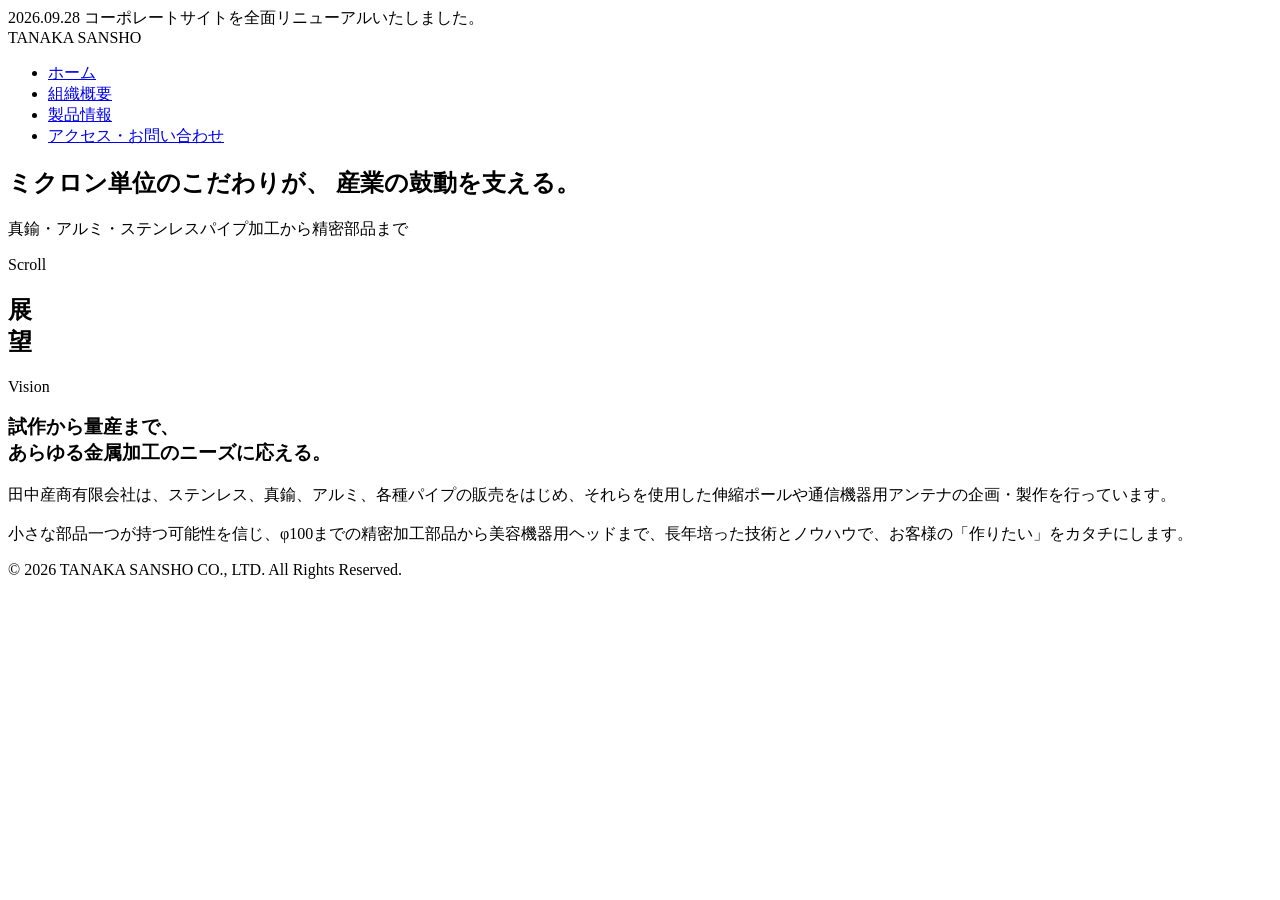
==== index.html @ b7113bf0 "Add initial HTML structure for corporate website" ====
<!DOCTYPE html>
<html lang="ja">
<head>
    <meta charset="UTF-8">
    <meta name="viewport" content="width=device-width, initial-scale=1.0">
    <title>田中産商 有限会社 | 精密加工・パイプ加工のプロフェッショナル</title>
    <link rel="stylesheet" href="style.css">
    <link rel="preconnect" href="https://fonts.googleapis.com">
    <link rel="preconnect" href="https://fonts.gstatic.com" crossorigin>
    <link href="https://fonts.googleapis.com/css2?family=Noto+Sans+JP:wght@300;400;500;700&family=Shippori+Mincho:wght@500;700&display=swap" rel="stylesheet">
</head>
<body>
    <div class="news-ticker">
        <div class="news-content">
            <span class="news-date">2026.09.28</span>
            <span class="news-text">コーポレートサイトを全面リニューアルいたしました。</span>
        </div>
    </div>

    <header class="global-header">
        <div class="logo">TANAKA SANSHO</div>
        <nav class="global-nav">
            <ul>
                <li><a href="index.html">ホーム</a></li>
                <li><a href="about.html">組織概要</a></li>
                <li><a href="products.html">製品情報</a></li>
                <li><a href="contact.html">アクセス・お問い合わせ</a></li>
            </ul>
        </nav>
    </header>

    <main>
        <section id="hero" class="hero-section">
            <!-- 企業イメージに合う金属加工や青空の画像を背景に設定 -->
            <div class="hero-bg" style="background-image: url('https://images.unsplash.com/photo-1565439390114-1cb3493e9e1c?auto=format&fit=crop&q=80&w=2000');"></div>
            <div class="hero-content">
                <h1 class="hero-title">
                    <span class="reveal-text">ミクロン単位のこだわりが、</span>
                    <span class="reveal-text">産業の鼓動を支える。</span>
                </h1>
                <p class="hero-subtitle reveal-text delay-1">真鍮・アルミ・ステンレスパイプ加工から精密部品まで</p>
            </div>
            <div class="scroll-indicator">Scroll</div>
        </section>

        <!-- メッセージセクション -->
        <section class="section-container bg-gray">
            <div class="section-inner layout-overlap">
                <div class="section-title-vertical js-fade">
                    <h2>展<br>望</h2>
                    <span class="en-title">Vision</span>
                </div>
                
                <div class="about-content">
                    <div class="about-image-wrapper js-fade delay-1">
                        <div class="placeholder-image" style="background-image: url('https://images.unsplash.com/photo-1581091226825-a6a2a5aee158?auto=format&fit=crop&q=80&w=1000');"></div>
                    </div>
                    <div class="about-text-box js-fade delay-2">
                        <h3>試作から量産まで、<br>あらゆる金属加工のニーズに応える。</h3>
                        <p>
                            田中産商有限会社は、ステンレス、真鍮、アルミ、各種パイプの販売をはじめ、それらを使用した伸縮ポールや通信機器用アンテナの企画・製作を行っています。<br><br>
                            小さな部品一つが持つ可能性を信じ、φ100までの精密加工部品から美容機器用ヘッドまで、長年培った技術とノウハウで、お客様の「作りたい」をカタチにします。
                        </p>
                    </div>
                </div>
            </div>
        </section>
    </main>

    <footer class="global-footer">
        <p>&copy; 2026 TANAKA SANSHO CO., LTD. All Rights Reserved.</p>
    </footer>

    <script src="script.js"></script>
</body>
</html>
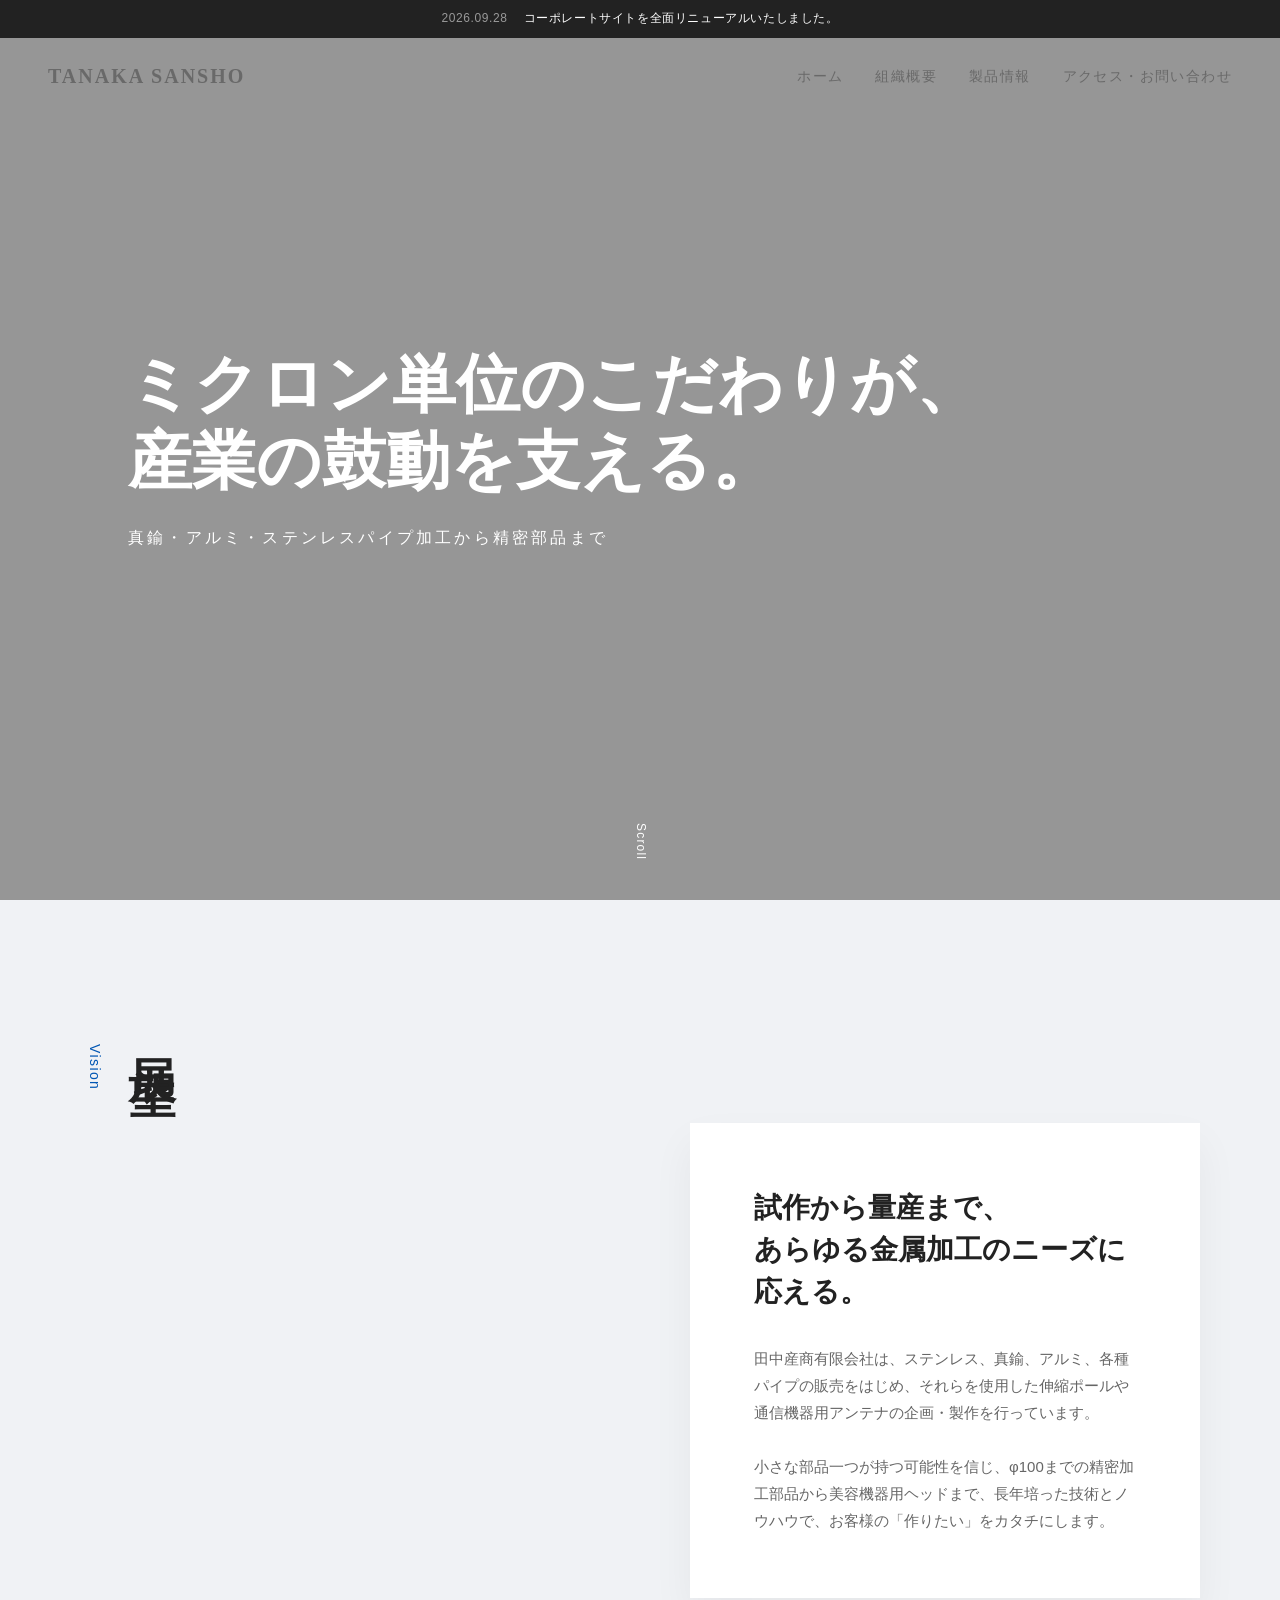
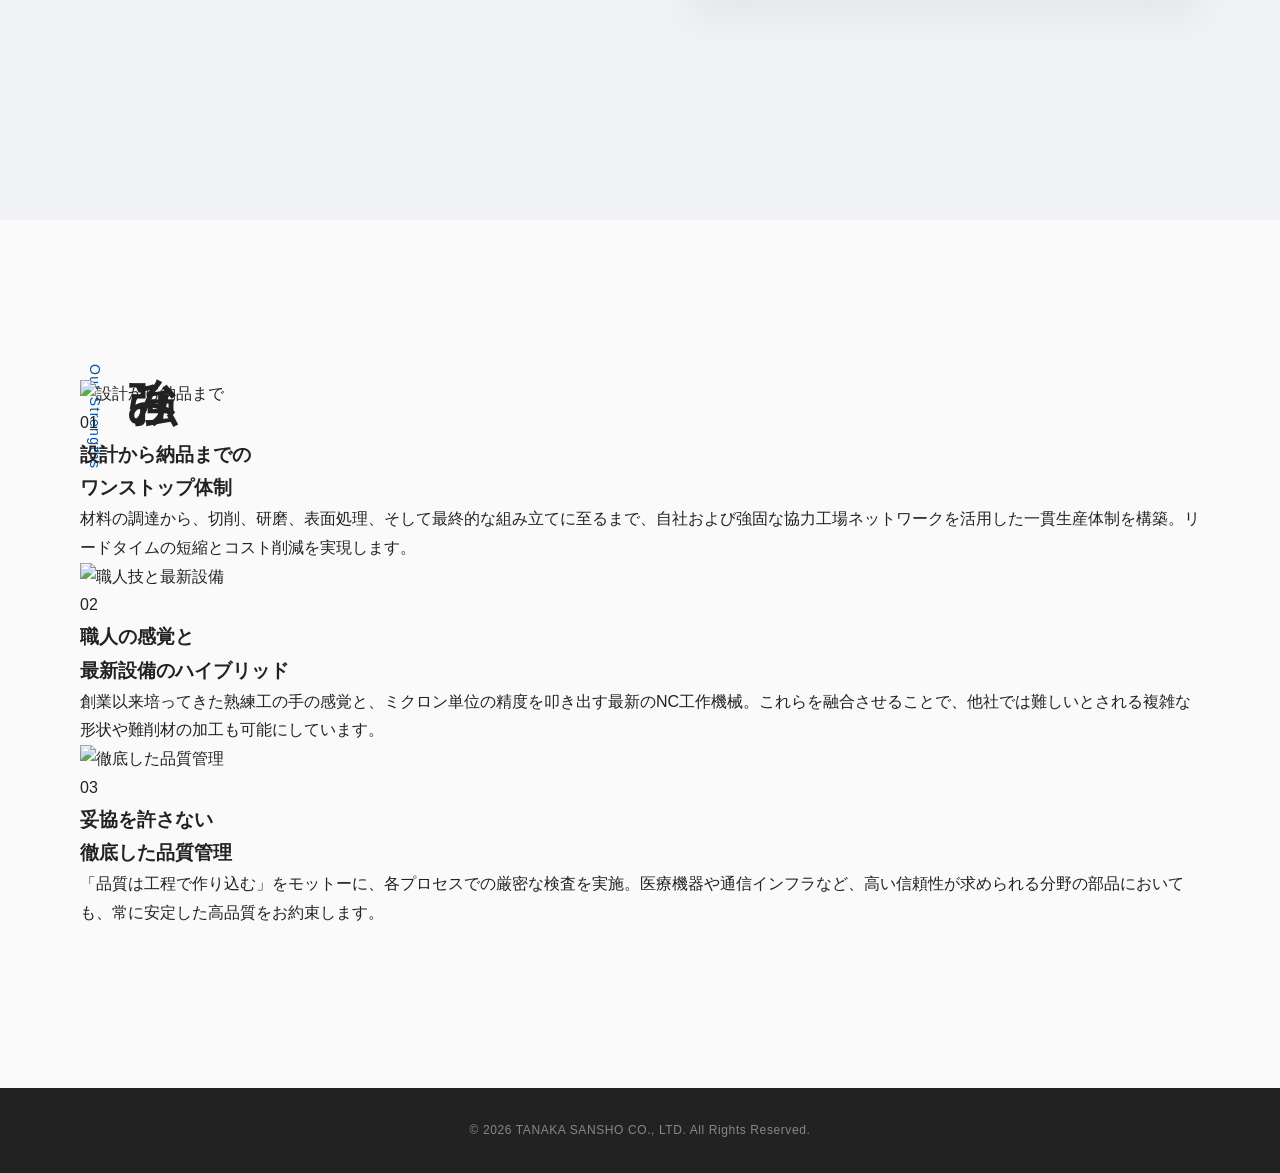
==== commit a20d1281: "Update index.html" ====
--- a/index.html
+++ b/index.html
@@ -30,9 +30,9 @@
     </header>
 
     <main>
+        <!-- ヒーローセクション -->
         <section id="hero" class="hero-section">
-            <!-- 企業イメージに合う金属加工や青空の画像を背景に設定 -->
-            <div class="hero-bg" style="background-image: url('https://images.unsplash.com/photo-1565439390114-1cb3493e9e1c?auto=format&fit=crop&q=80&w=2000');"></div>
+            <div class="hero-bg" style="background-image: url('https://images.unsplash.com/photo-1580983554766-c956973e7215?auto=format&fit=crop&q=80&w=2000');"></div>
             <div class="hero-content">
                 <h1 class="hero-title">
                     <span class="reveal-text">ミクロン単位のこだわりが、</span>
@@ -43,11 +43,11 @@
             <div class="scroll-indicator">Scroll</div>
         </section>
 
-        <!-- メッセージセクション -->
+        <!-- 展望セクション -->
         <section class="section-container bg-gray">
             <div class="section-inner layout-overlap">
                 <div class="section-title-vertical js-fade">
-                    <h2>展<br>望</h2>
+                    <h2>展望</h2>
                     <span class="en-title">Vision</span>
                 </div>
                 
@@ -65,6 +65,54 @@
                 </div>
             </div>
         </section>
+
+        <!-- 強みセクション (Z型レイアウト) -->
+        <section class="section-container">
+            <div class="section-inner content-padding-left">
+                <div class="section-title-vertical js-fade">
+                    <h2>強み</h2>
+                    <span class="en-title">Our Strengths</span>
+                </div>
+
+                <div class="z-layout-wrapper">
+                    <!-- 強み 1 -->
+                    <div class="z-row js-fade">
+                        <div class="z-img">
+                            <img src="https://images.unsplash.com/photo-1533090161767-e6ffed986c88?auto=format&fit=crop&q=80&w=800" alt="設計から納品まで">
+                        </div>
+                        <div class="z-text">
+                            <span class="z-num">01</span>
+                            <h3>設計から納品までの<br>ワンストップ体制</h3>
+                            <p>材料の調達から、切削、研磨、表面処理、そして最終的な組み立てに至るまで、自社および強固な協力工場ネットワークを活用した一貫生産体制を構築。リードタイムの短縮とコスト削減を実現します。</p>
+                        </div>
+                    </div>
+
+                    <!-- 強み 2 (左右反転) -->
+                    <div class="z-row reverse js-fade">
+                        <div class="z-img">
+                            <img src="https://images.unsplash.com/photo-1610419139591-381fbb0cc501?auto=format&fit=crop&q=80&w=800" alt="職人技と最新設備">
+                        </div>
+                        <div class="z-text">
+                            <span class="z-num">02</span>
+                            <h3>職人の感覚と<br>最新設備のハイブリッド</h3>
+                            <p>創業以来培ってきた熟練工の手の感覚と、ミクロン単位の精度を叩き出す最新のNC工作機械。これらを融合させることで、他社では難しいとされる複雑な形状や難削材の加工も可能にしています。</p>
+                        </div>
+                    </div>
+
+                    <!-- 強み 3 -->
+                    <div class="z-row js-fade">
+                        <div class="z-img">
+                            <img src="https://images.unsplash.com/photo-1573164713714-d95e436ab8d6?auto=format&fit=crop&q=80&w=800" alt="徹底した品質管理">
+                        </div>
+                        <div class="z-text">
+                            <span class="z-num">03</span>
+                            <h3>妥協を許さない<br>徹底した品質管理</h3>
+                            <p>「品質は工程で作り込む」をモットーに、各プロセスでの厳密な検査を実施。医療機器や通信インフラなど、高い信頼性が求められる分野の部品においても、常に安定した高品質をお約束します。</p>
+                        </div>
+                    </div>
+                </div>
+            </div>
+        </section>
     </main>
 
     <footer class="global-footer">
--- a/style.css
+++ b/style.css
@@ -0,0 +1,488 @@
+/* =========================================
+   Reset & Variables
+========================================= */
+* {
+    margin: 0;
+    padding: 0;
+    box-sizing: border-box;
+}
+
+:root {
+    --color-bg: #FAFAFA;
+    --color-bg-alt: #F0F2F5;
+    --color-text-main: #222222;
+    --color-text-light: #666666;
+    --color-accent: #0056b3; /* B2B向けの知的で落ち着いたブルー */
+    --color-white: #ffffff;
+    
+    --font-sans: 'Noto Sans JP', sans-serif;
+    --font-serif: 'Shippori Mincho', serif;
+    
+    --ease-out-expo: cubic-bezier(0.16, 1, 0.3, 1);
+}
+
+body {
+    font-family: var(--font-sans);
+    color: var(--color-text-main);
+    background-color: var(--color-bg);
+    line-height: 1.8;
+    overflow-x: hidden;
+}
+
+a {
+    text-decoration: none;
+    color: inherit;
+}
+
+/* =========================================
+   News Ticker
+========================================= */
+.news-ticker {
+    position: fixed;
+    top: 0;
+    left: 0;
+    width: 100%;
+    background-color: var(--color-text-main);
+    color: var(--color-white);
+    font-size: 12px;
+    z-index: 1000;
+    padding: 8px 0;
+    display: flex;
+    justify-content: center;
+}
+
+.news-content {
+    display: flex;
+    gap: 16px;
+    letter-spacing: 0.05em;
+}
+
+.news-date {
+    color: #999;
+}
+
+/* =========================================
+   Header
+========================================= */
+.global-header {
+    position: fixed;
+    top: 34px; /* News Tickerの高さ分下げる */
+    left: 0;
+    width: 100%;
+    padding: 24px 48px;
+    display: flex;
+    justify-content: space-between;
+    align-items: center;
+    z-index: 999;
+    mix-blend-mode: difference; /* 背景色に応じて文字色が反転するモダンな手法 */
+    color: var(--color-white);
+}
+
+.logo {
+    font-family: var(--font-serif);
+    font-size: 20px;
+    font-weight: 700;
+    letter-spacing: 0.1em;
+}
+
+.global-nav ul {
+    list-style: none;
+    display: flex;
+    gap: 32px;
+}
+
+.global-nav a {
+    font-size: 14px;
+    font-weight: 500;
+    letter-spacing: 0.1em;
+    position: relative;
+}
+
+.global-nav a::after {
+    content: '';
+    position: absolute;
+    bottom: -4px;
+    left: 0;
+    width: 0;
+    height: 1px;
+    background-color: var(--color-white);
+    transition: width 0.3s ease;
+}
+
+.global-nav a:hover::after {
+    width: 100%;
+}
+
+/* =========================================
+   Hero Section
+========================================= */
+.hero-section {
+    position: relative;
+    height: 100vh;
+    width: 100%;
+    display: flex;
+    align-items: center;
+    padding-left: 10%;
+    overflow: hidden;
+}
+
+.hero-bg {
+    position: absolute;
+    top: 0;
+    left: 0;
+    width: 100%;
+    height: 100%;
+    background-image: url('https://images.unsplash.com/photo-1504917595217-d4dc5ebe6122?auto=format&fit=crop&q=80&w=2000');
+    background-size: cover;
+    background-position: center;
+    z-index: -2;
+}
+
+.hero-bg::after {
+    content: '';
+    position: absolute;
+    top: 0;
+    left: 0;
+    width: 100%;
+    height: 100%;
+    background: rgba(0, 0, 0, 0.4); /* 暗めのオーバーレイで文字を読ませる */
+    z-index: -1;
+}
+
+.hero-content {
+    color: var(--color-white);
+    z-index: 1;
+}
+
+.hero-title {
+    font-family: var(--font-serif);
+    font-size: 5vw;
+    line-height: 1.2;
+    margin-bottom: 24px;
+    display: flex;
+    flex-direction: column;
+}
+
+.hero-subtitle {
+    font-size: 16px;
+    letter-spacing: 0.2em;
+    font-weight: 300;
+}
+
+.scroll-indicator {
+    position: absolute;
+    bottom: 40px;
+    left: 50%;
+    transform: translateX(-50%);
+    color: var(--color-white);
+    font-size: 12px;
+    letter-spacing: 0.1em;
+    writing-mode: vertical-rl;
+    animation: bounce 2s infinite;
+}
+
+@keyframes bounce {
+    0%, 20%, 50%, 80%, 100% { transform: translateY(0) translateX(-50%); }
+    40% { transform: translateY(-10px) translateX(-50%); }
+    60% { transform: translateY(-5px) translateX(-50%); }
+}
+
+/* =========================================
+   Section Common & Vertical Typo
+========================================= */
+.section-container {
+    padding: 160px 0;
+    width: 100%;
+}
+
+.bg-gray {
+    background-color: var(--color-bg-alt);
+}
+
+.section-inner {
+    max-width: 1200px;
+    margin: 0 auto;
+    padding: 0 40px;
+    position: relative;
+}
+
+.section-title-vertical {
+    position: absolute;
+    top: -40px;
+    left: 40px;
+    writing-mode: vertical-rl;
+    text-orientation: mixed;
+}
+
+.section-title-vertical h2 {
+    font-family: var(--font-serif);
+    font-size: 48px;
+    color: var(--color-text-main);
+    letter-spacing: 0.2em;
+}
+
+.section-title-vertical .en-title {
+    font-family: var(--font-sans);
+    font-size: 14px;
+    color: var(--color-accent);
+    letter-spacing: 0.1em;
+    margin-right: 16px;
+    margin-top: 24px;
+}
+
+/* =========================================
+   About Layout (Overlap)
+========================================= */
+.layout-overlap .about-content {
+    display: flex;
+    justify-content: flex-end;
+    align-items: center;
+    position: relative;
+    min-height: 600px;
+    padding-left: 100px; /* 縦書きタイトルのスペース */
+}
+
+.about-image-wrapper {
+    width: 60%;
+    height: 500px;
+    position: absolute;
+    left: 120px;
+    top: 50px;
+    overflow: hidden;
+}
+
+.placeholder-image {
+    width: 100%;
+    height: 100%;
+    background-size: cover;
+    background-position: center;
+    transition: transform 1.5s var(--ease-out-expo);
+}
+
+.about-image-wrapper:hover .placeholder-image {
+    transform: scale(1.05);
+}
+
+.about-text-box {
+    width: 50%;
+    background: var(--color-white);
+    padding: 64px;
+    position: relative;
+    z-index: 2;
+    box-shadow: 0 20px 40px rgba(0,0,0,0.05);
+}
+
+.about-text-box h3 {
+    font-family: var(--font-serif);
+    font-size: 28px;
+    line-height: 1.5;
+    margin-bottom: 32px;
+}
+
+.about-text-box p {
+    color: var(--color-text-light);
+    font-size: 15px;
+}
+
+/* =========================================
+   Products (List, No Cards)
+========================================= */
+.product-list {
+    margin-top: 64px;
+    padding-left: 120px;
+}
+
+.product-row {
+    display: flex;
+    align-items: flex-start;
+    padding: 40px 0;
+    border-bottom: 1px solid #ddd;
+    transition: all 0.4s ease;
+    group: hover;
+}
+
+.product-row:first-child {
+    border-top: 1px solid #ddd;
+}
+
+.product-row:hover {
+    padding-left: 24px;
+    background-color: rgba(255,255,255,0.4);
+}
+
+.product-num {
+    font-family: var(--font-serif);
+    font-size: 24px;
+    color: var(--color-accent);
+    width: 80px;
+    font-weight: 700;
+}
+
+.product-info {
+    flex: 1;
+    padding-right: 40px;
+}
+
+.product-name {
+    font-size: 22px;
+    font-family: var(--font-serif);
+    margin-bottom: 16px;
+    color: var(--color-text-main);
+}
+
+.product-desc {
+    font-size: 15px;
+    color: var(--color-text-light);
+}
+
+.product-arrow {
+    font-size: 24px;
+    color: #ccc;
+    transition: color 0.3s ease, transform 0.3s ease;
+}
+
+.product-row:hover .product-arrow {
+    color: var(--color-accent);
+    transform: translateX(10px);
+}
+
+/* =========================================
+   Contact / Access
+========================================= */
+.layout-split {
+    display: flex;
+    justify-content: space-between;
+    gap: 80px;
+}
+
+.section-title-horizontal h2 {
+    font-family: var(--font-serif);
+    font-size: 36px;
+    margin-bottom: 8px;
+}
+
+.section-title-horizontal .en-title {
+    font-size: 14px;
+    color: var(--color-accent);
+    letter-spacing: 0.1em;
+}
+
+.contact-info {
+    flex: 1;
+    display: flex;
+    flex-direction: column;
+    justify-content: center;
+}
+
+.company-details {
+    margin: 48px 0;
+}
+
+.company-name {
+    font-size: 20px;
+    font-weight: 700;
+    margin-bottom: 16px;
+}
+
+.company-address {
+    color: var(--color-text-light);
+}
+
+.contact-btn {
+    display: inline-block;
+    padding: 20px 48px;
+    background-color: var(--color-text-main);
+    color: var(--color-white);
+    font-size: 14px;
+    letter-spacing: 0.1em;
+    position: relative;
+    overflow: hidden;
+}
+
+.contact-btn .btn-line {
+    position: absolute;
+    bottom: 0;
+    left: 0;
+    width: 0;
+    height: 3px;
+    background-color: var(--color-accent);
+    transition: width 0.4s var(--ease-out-expo);
+}
+
+.contact-btn:hover .btn-line {
+    width: 100%;
+}
+
+.access-map {
+    flex: 1;
+    min-height: 400px;
+}
+
+.map-placeholder {
+    width: 100%;
+    height: 100%;
+    background-color: #eee;
+}
+
+/* =========================================
+   Footer
+========================================= */
+.global-footer {
+    background-color: var(--color-text-main);
+    color: #888;
+    text-align: center;
+    padding: 32px 0;
+    font-size: 12px;
+    letter-spacing: 0.05em;
+}
+
+/* =========================================
+   JS Animation Classes
+========================================= */
+.js-fade {
+    opacity: 0;
+    transform: translateY(30px);
+    transition: opacity 1s var(--ease-out-expo), transform 1s var(--ease-out-expo);
+}
+
+.js-fade.is-active {
+    opacity: 1;
+    transform: translateY(0);
+}
+
+.delay-1 { transition-delay: 0.2s; }
+.delay-2 { transition-delay: 0.4s; }
+
+/* Responsive (簡易対応) */
+@media screen and (max-width: 768px) {
+    .layout-overlap .about-content {
+        flex-direction: column;
+        padding-left: 0;
+        margin-top: 80px;
+    }
+    .about-image-wrapper {
+        position: relative;
+        width: 100%;
+        left: 0;
+        top: 0;
+        height: 300px;
+    }
+    .about-text-box {
+        width: 90%;
+        margin-top: -50px;
+        padding: 32px;
+    }
+    .product-list {
+        padding-left: 0;
+        margin-top: 80px;
+    }
+    .layout-split {
+        flex-direction: column;
+    }
+    .hero-title {
+        font-size: 32px;
+    }
+    .global-nav {
+        display: none; /* スマホ用はハンバーガーメニューの実装を推奨 */
+    }
+}
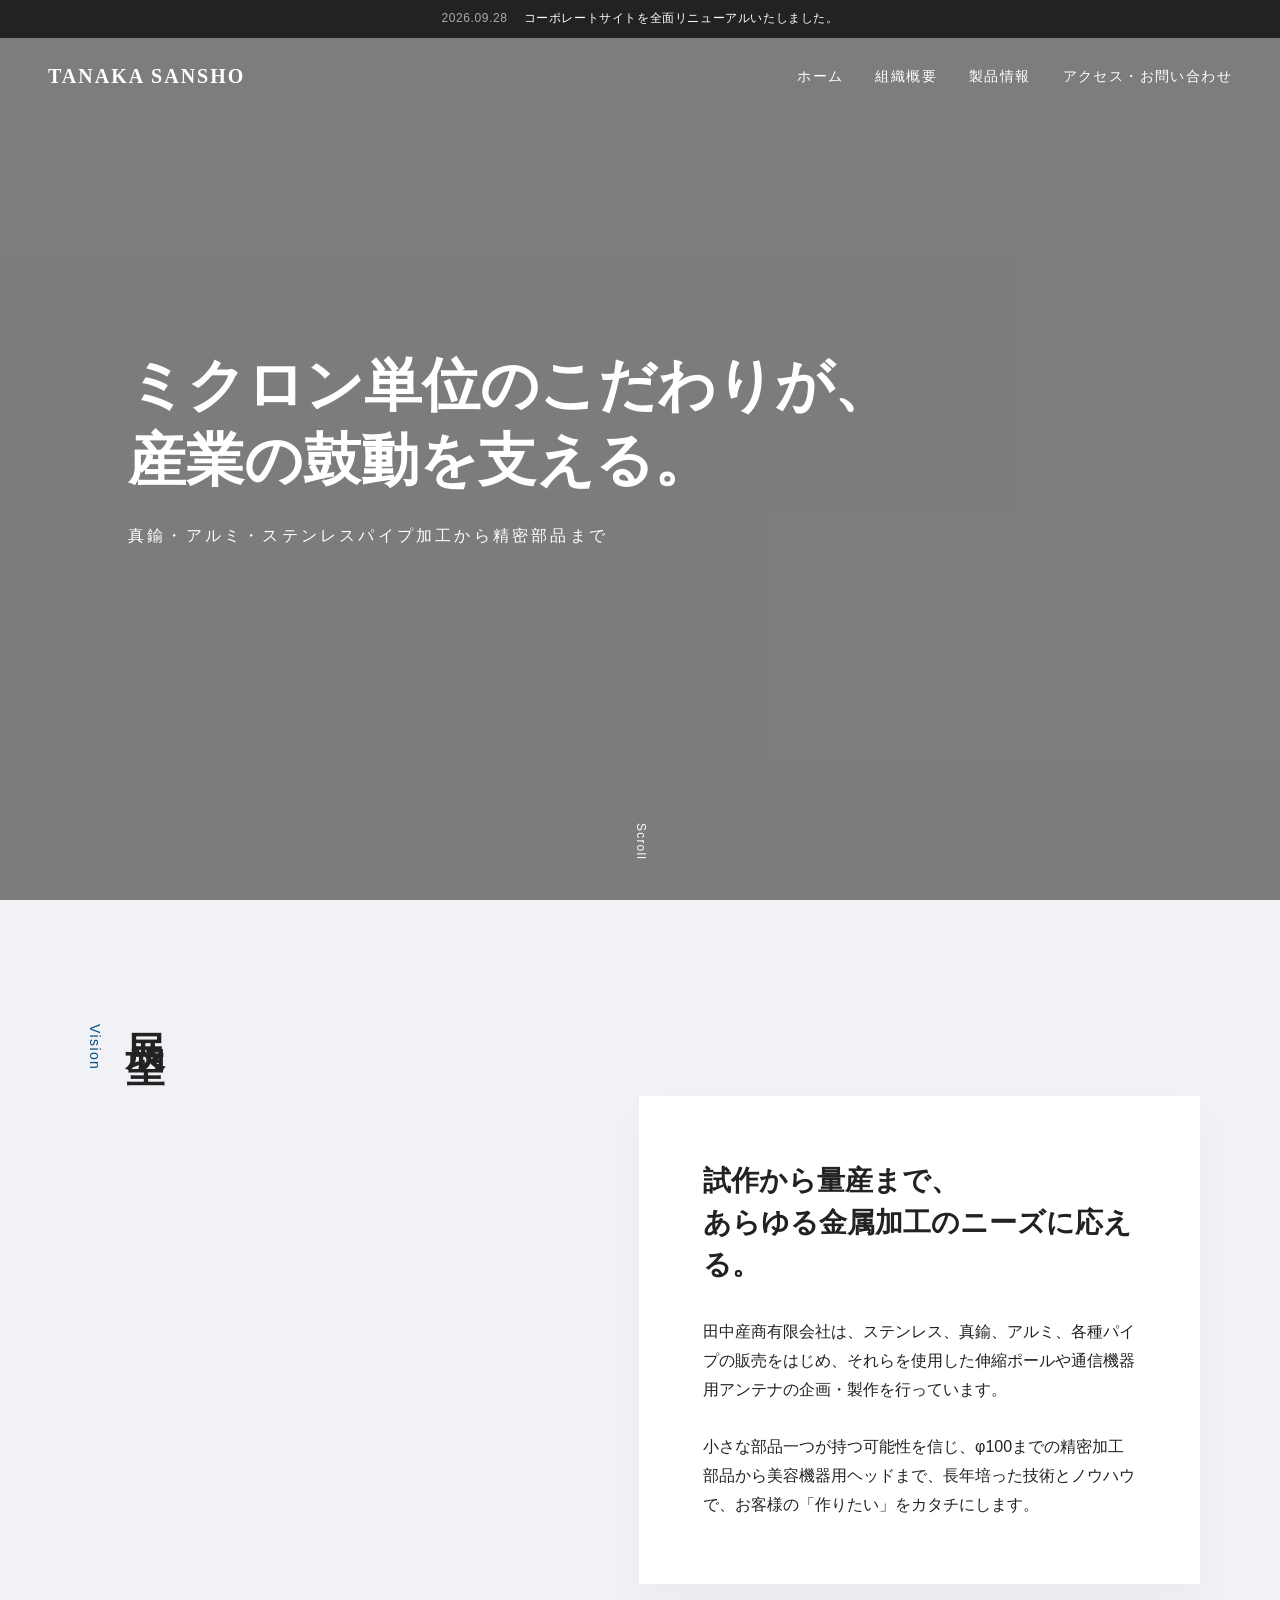
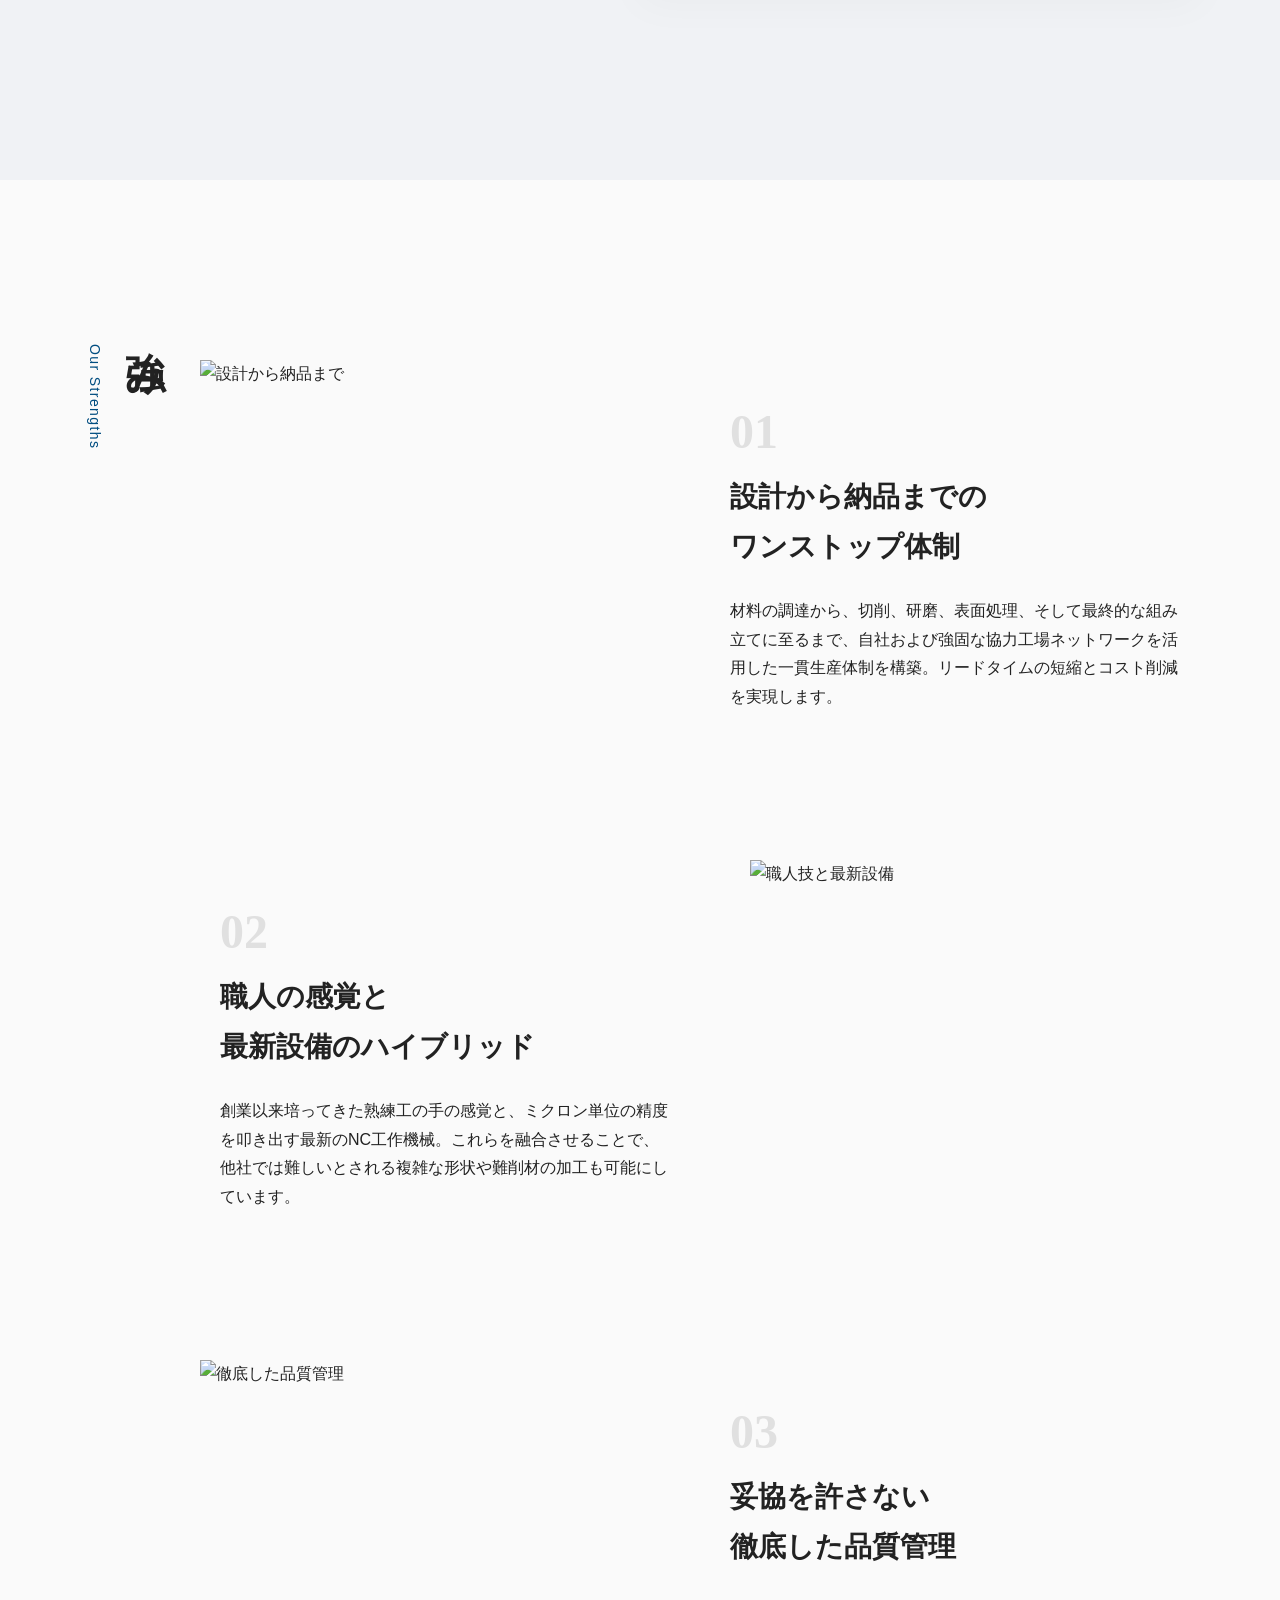
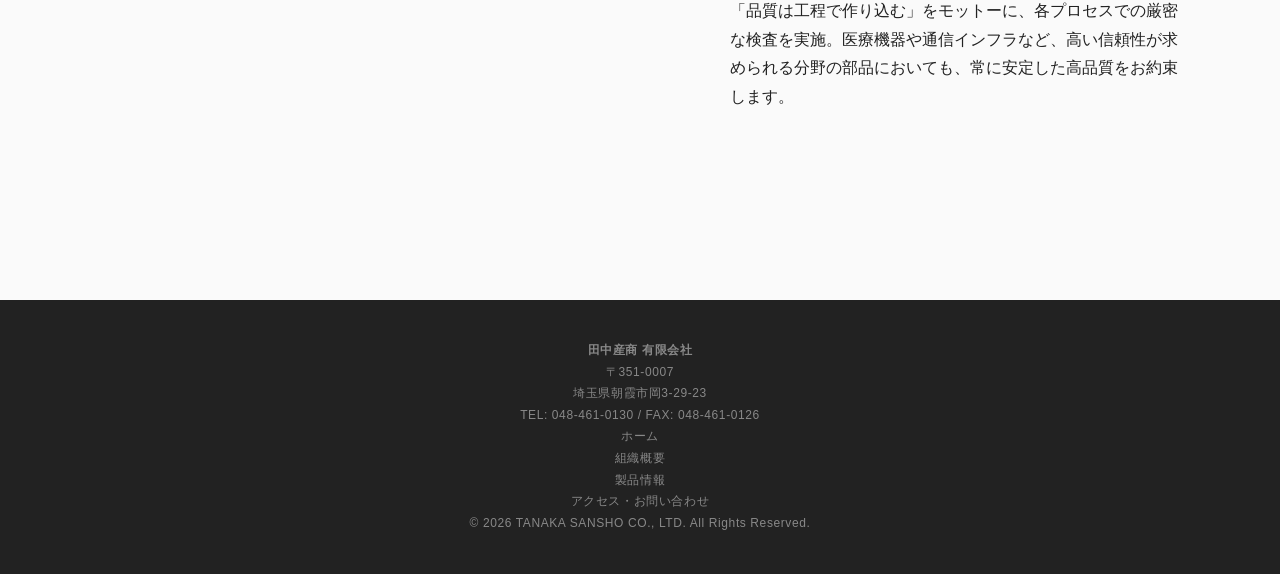
==== commit 9de3837d: "Enhance footer with company info and navigation Added footer information including company details a" ====
--- a/index.html
+++ b/index.html
@@ -10,6 +10,7 @@
     <link href="https://fonts.googleapis.com/css2?family=Noto+Sans+JP:wght@300;400;500;700&family=Shippori+Mincho:wght@500;700&display=swap" rel="stylesheet">
 </head>
 <body>
+    <!-- ニュースティッカー -->
     <div class="news-ticker">
         <div class="news-content">
             <span class="news-date">2026.09.28</span>
@@ -17,6 +18,7 @@
         </div>
     </div>
 
+    <!-- ヘッダー -->
     <header class="global-header">
         <div class="logo">TANAKA SANSHO</div>
         <nav class="global-nav">
@@ -115,8 +117,24 @@
         </section>
     </main>
 
+    <!-- 共通フッター -->
     <footer class="global-footer">
-        <p>&copy; 2026 TANAKA SANSHO CO., LTD. All Rights Reserved.</p>
+        <div class="footer-inner">
+            <div class="footer-info">
+                <h4>田中産商 有限会社</h4>
+                <p>〒351-0007<br>埼玉県朝霞市岡3-29-23</p>
+                <p>TEL: 048-461-0130 / FAX: 048-461-0126</p>
+            </div>
+            <div class="footer-nav">
+                <ul>
+                    <li><a href="index.html">ホーム</a></li>
+                    <li><a href="about.html">組織概要</a></li>
+                    <li><a href="products.html">製品情報</a></li>
+                    <li><a href="contact.html">アクセス・お問い合わせ</a></li>
+                </ul>
+            </div>
+        </div>
+        <p class="copyright">&copy; 2026 TANAKA SANSHO CO., LTD. All Rights Reserved.</p>
     </footer>
 
     <script src="script.js"></script>
--- a/style.css
+++ b/style.css
@@ -1,23 +1,17 @@
 /* =========================================
    Reset & Variables
 ========================================= */
-* {
-    margin: 0;
-    padding: 0;
-    box-sizing: border-box;
-}
+* { margin: 0; padding: 0; box-sizing: border-box; }
 
 :root {
     --color-bg: #FAFAFA;
     --color-bg-alt: #F0F2F5;
     --color-text-main: #222222;
     --color-text-light: #666666;
-    --color-accent: #0056b3; /* B2B向けの知的で落ち着いたブルー */
+    --color-accent: #004d80; /* やや深みのある洗練されたブルーに変更 */
     --color-white: #ffffff;
-    
     --font-sans: 'Noto Sans JP', sans-serif;
     --font-serif: 'Shippori Mincho', serif;
-    
     --ease-out-expo: cubic-bezier(0.16, 1, 0.3, 1);
 }
 
@@ -29,158 +23,66 @@
     overflow-x: hidden;
 }
 
-a {
-    text-decoration: none;
-    color: inherit;
-}
-
-/* =========================================
-   News Ticker
+a { text-decoration: none; color: inherit; }
+img { max-width: 100%; height: auto; display: block; }
+
+/* =========================================
+   Header & News Ticker
 ========================================= */
 .news-ticker {
-    position: fixed;
-    top: 0;
-    left: 0;
-    width: 100%;
+    position: fixed; top: 0; left: 0; width: 100%;
+    background-color: var(--color-text-main); color: var(--color-white);
+    font-size: 12px; z-index: 1000; padding: 8px 0;
+    display: flex; justify-content: center;
+}
+.news-content { display: flex; gap: 16px; letter-spacing: 0.05em; }
+.news-date { color: #aaa; }
+
+.global-header {
+    position: fixed; top: 34px; left: 0; width: 100%;
+    padding: 24px 48px; display: flex; justify-content: space-between;
+    align-items: center; z-index: 999; color: var(--color-white);
+    transition: background-color 0.3s ease;
+}
+/* 下層ページ用ヘッダー */
+.solid-header {
     background-color: var(--color-text-main);
-    color: var(--color-white);
-    font-size: 12px;
-    z-index: 1000;
-    padding: 8px 0;
-    display: flex;
-    justify-content: center;
-}
-
-.news-content {
-    display: flex;
-    gap: 16px;
-    letter-spacing: 0.05em;
-}
-
-.news-date {
-    color: #999;
-}
-
-/* =========================================
-   Header
-========================================= */
-.global-header {
-    position: fixed;
-    top: 34px; /* News Tickerの高さ分下げる */
-    left: 0;
-    width: 100%;
-    padding: 24px 48px;
-    display: flex;
-    justify-content: space-between;
-    align-items: center;
-    z-index: 999;
-    mix-blend-mode: difference; /* 背景色に応じて文字色が反転するモダンな手法 */
-    color: var(--color-white);
-}
-
-.logo {
-    font-family: var(--font-serif);
-    font-size: 20px;
-    font-weight: 700;
-    letter-spacing: 0.1em;
-}
-
-.global-nav ul {
-    list-style: none;
-    display: flex;
-    gap: 32px;
-}
-
-.global-nav a {
-    font-size: 14px;
-    font-weight: 500;
-    letter-spacing: 0.1em;
-    position: relative;
-}
-
+    top: 34px;
+}
+
+.logo { font-family: var(--font-serif); font-size: 20px; font-weight: 700; letter-spacing: 0.1em; }
+.global-nav ul { list-style: none; display: flex; gap: 32px; }
+.global-nav a { font-size: 14px; font-weight: 500; letter-spacing: 0.1em; position: relative; }
 .global-nav a::after {
-    content: '';
-    position: absolute;
-    bottom: -4px;
-    left: 0;
-    width: 0;
-    height: 1px;
-    background-color: var(--color-white);
-    transition: width 0.3s ease;
-}
-
-.global-nav a:hover::after {
-    width: 100%;
-}
+    content: ''; position: absolute; bottom: -4px; left: 0;
+    width: 0; height: 1px; background-color: currentColor; transition: width 0.3s ease;
+}
+.global-nav a:hover::after { width: 100%; }
 
 /* =========================================
    Hero Section
 ========================================= */
 .hero-section {
-    position: relative;
-    height: 100vh;
-    width: 100%;
-    display: flex;
-    align-items: center;
-    padding-left: 10%;
-    overflow: hidden;
-}
-
+    position: relative; height: 100vh; width: 100%;
+    display: flex; align-items: center; padding-left: 10%; overflow: hidden;
+}
 .hero-bg {
-    position: absolute;
-    top: 0;
-    left: 0;
-    width: 100%;
-    height: 100%;
-    background-image: url('https://images.unsplash.com/photo-1504917595217-d4dc5ebe6122?auto=format&fit=crop&q=80&w=2000');
-    background-size: cover;
-    background-position: center;
-    z-index: -2;
-}
-
+    position: absolute; top: 0; left: 0; width: 100%; height: 100%;
+    background-size: cover; background-position: center; z-index: -2;
+}
 .hero-bg::after {
-    content: '';
-    position: absolute;
-    top: 0;
-    left: 0;
-    width: 100%;
-    height: 100%;
-    background: rgba(0, 0, 0, 0.4); /* 暗めのオーバーレイで文字を読ませる */
-    z-index: -1;
-}
-
-.hero-content {
-    color: var(--color-white);
-    z-index: 1;
-}
-
-.hero-title {
-    font-family: var(--font-serif);
-    font-size: 5vw;
-    line-height: 1.2;
-    margin-bottom: 24px;
-    display: flex;
-    flex-direction: column;
-}
-
-.hero-subtitle {
-    font-size: 16px;
-    letter-spacing: 0.2em;
-    font-weight: 300;
-}
+    content: ''; position: absolute; top: 0; left: 0; width: 100%; height: 100%;
+    background: rgba(0, 0, 0, 0.5); z-index: -1; /* 暗めのオーバーレイ */
+}
+.hero-content { color: var(--color-white); z-index: 1; }
+.hero-title { font-family: var(--font-serif); font-size: 4.5vw; line-height: 1.3; margin-bottom: 24px; display: flex; flex-direction: column; }
+.hero-subtitle { font-size: 16px; letter-spacing: 0.2em; font-weight: 300; }
 
 .scroll-indicator {
-    position: absolute;
-    bottom: 40px;
-    left: 50%;
-    transform: translateX(-50%);
-    color: var(--color-white);
-    font-size: 12px;
-    letter-spacing: 0.1em;
-    writing-mode: vertical-rl;
-    animation: bounce 2s infinite;
-}
-
+    position: absolute; bottom: 40px; left: 50%; transform: translateX(-50%);
+    color: var(--color-white); font-size: 12px; letter-spacing: 0.1em;
+    writing-mode: vertical-rl; animation: bounce 2s infinite;
+}
 @keyframes bounce {
     0%, 20%, 50%, 80%, 100% { transform: translateY(0) translateX(-50%); }
     40% { transform: translateY(-10px) translateX(-50%); }
@@ -190,299 +92,155 @@
 /* =========================================
    Section Common & Vertical Typo
 ========================================= */
-.section-container {
-    padding: 160px 0;
-    width: 100%;
-}
-
-.bg-gray {
-    background-color: var(--color-bg-alt);
-}
-
-.section-inner {
-    max-width: 1200px;
-    margin: 0 auto;
-    padding: 0 40px;
-    position: relative;
-}
-
+.section-container { padding: 140px 0; width: 100%; }
+.bg-gray { background-color: var(--color-bg-alt); }
+.section-inner { max-width: 1200px; margin: 0 auto; padding: 0 40px; position: relative; }
+
+/* 縦書きの修正版（<br>をなくし、letter-spacingで調整） */
 .section-title-vertical {
-    position: absolute;
-    top: -40px;
-    left: 40px;
-    writing-mode: vertical-rl;
-    text-orientation: mixed;
-}
-
+    position: absolute; top: -40px; left: 40px;
+    writing-mode: vertical-rl; text-orientation: upright; /* 文字を正立させる */
+}
 .section-title-vertical h2 {
-    font-family: var(--font-serif);
-    font-size: 48px;
-    color: var(--color-text-main);
-    letter-spacing: 0.2em;
-}
-
+    font-family: var(--font-serif); font-size: 40px; color: var(--color-text-main);
+    letter-spacing: 0.3em; /* 文字間隔を広げる */
+}
 .section-title-vertical .en-title {
-    font-family: var(--font-sans);
-    font-size: 14px;
-    color: var(--color-accent);
-    letter-spacing: 0.1em;
-    margin-right: 16px;
-    margin-top: 24px;
-}
-
-/* =========================================
-   About Layout (Overlap)
+    font-family: var(--font-sans); font-size: 14px; color: var(--color-accent);
+    letter-spacing: 0.1em; margin-right: 16px; margin-top: 24px;
+    writing-mode: vertical-rl; text-orientation: mixed; /* 英語は横向きに */
+}
+
+/* 縦書きタイトルとコンテンツが被らないようにするための余白 */
+.content-padding-left { padding-left: 160px; }
+
+/* =========================================
+   About / Overlap Layout
 ========================================= */
 .layout-overlap .about-content {
-    display: flex;
-    justify-content: flex-end;
-    align-items: center;
-    position: relative;
-    min-height: 600px;
-    padding-left: 100px; /* 縦書きタイトルのスペース */
-}
-
-.about-image-wrapper {
-    width: 60%;
-    height: 500px;
-    position: absolute;
-    left: 120px;
-    top: 50px;
-    overflow: hidden;
-}
-
-.placeholder-image {
-    width: 100%;
-    height: 100%;
-    background-size: cover;
-    background-position: center;
-    transition: transform 1.5s var(--ease-out-expo);
-}
-
-.about-image-wrapper:hover .placeholder-image {
-    transform: scale(1.05);
-}
-
+    display: flex; justify-content: flex-end; align-items: center;
+    position: relative; min-height: 600px; padding-left: 100px;
+}
+.about-image-wrapper { width: 60%; height: 500px; position: absolute; left: 80px; top: 50px; overflow: hidden; }
+.placeholder-image { width: 100%; height: 100%; background-size: cover; background-position: center; transition: transform 1.5s var(--ease-out-expo); }
+.about-image-wrapper:hover .placeholder-image { transform: scale(1.05); }
 .about-text-box {
-    width: 50%;
-    background: var(--color-white);
-    padding: 64px;
-    position: relative;
-    z-index: 2;
-    box-shadow: 0 20px 40px rgba(0,0,0,0.05);
-}
-
-.about-text-box h3 {
-    font-family: var(--font-serif);
-    font-size: 28px;
-    line-height: 1.5;
-    margin-bottom: 32px;
-}
-
-.about-text-box p {
-    color: var(--color-text-light);
-    font-size: 15px;
-}
-
-/* =========================================
-   Products (List, No Cards)
-========================================= */
-.product-list {
-    margin-top: 64px;
-    padding-left: 120px;
-}
-
-.product-row {
-    display: flex;
-    align-items: flex-start;
-    padding: 40px 0;
-    border-bottom: 1px solid #ddd;
-    transition: all 0.4s ease;
-    group: hover;
-}
-
-.product-row:first-child {
-    border-top: 1px solid #ddd;
-}
-
-.product-row:hover {
-    padding-left: 24px;
-    background-color: rgba(255,255,255,0.4);
-}
-
-.product-num {
-    font-family: var(--font-serif);
-    font-size: 24px;
-    color: var(--color-accent);
-    width: 80px;
-    font-weight: 700;
-}
-
-.product-info {
-    flex: 1;
-    padding-right: 40px;
-}
-
-.product-name {
-    font-size: 22px;
-    font-family: var(--font-serif);
-    margin-bottom: 16px;
-    color: var(--color-text-main);
-}
-
-.product-desc {
-    font-size: 15px;
-    color: var(--color-text-light);
-}
-
-.product-arrow {
-    font-size: 24px;
-    color: #ccc;
-    transition: color 0.3s ease, transform 0.3s ease;
-}
-
-.product-row:hover .product-arrow {
-    color: var(--color-accent);
-    transform: translateX(10px);
-}
-
-/* =========================================
-   Contact / Access
-========================================= */
-.layout-split {
-    display: flex;
-    justify-content: space-between;
-    gap: 80px;
-}
-
-.section-title-horizontal h2 {
-    font-family: var(--font-serif);
-    font-size: 36px;
-    margin-bottom: 8px;
-}
-
-.section-title-horizontal .en-title {
-    font-size: 14px;
-    color: var(--color-accent);
-    letter-spacing: 0.1em;
-}
-
-.contact-info {
-    flex: 1;
-    display: flex;
-    flex-direction: column;
-    justify-content: center;
-}
-
-.company-details {
-    margin: 48px 0;
-}
-
-.company-name {
-    font-size: 20px;
-    font-weight: 700;
-    margin-bottom: 16px;
-}
-
-.company-address {
-    color: var(--color-text-light);
-}
-
-.contact-btn {
-    display: inline-block;
-    padding: 20px 48px;
-    background-color: var(--color-text-main);
-    color: var(--color-white);
-    font-size: 14px;
-    letter-spacing: 0.1em;
-    position: relative;
-    overflow: hidden;
-}
-
-.contact-btn .btn-line {
-    position: absolute;
-    bottom: 0;
-    left: 0;
-    width: 0;
-    height: 3px;
-    background-color: var(--color-accent);
-    transition: width 0.4s var(--ease-out-expo);
-}
-
-.contact-btn:hover .btn-line {
-    width: 100%;
-}
-
-.access-map {
-    flex: 1;
-    min-height: 400px;
-}
-
-.map-placeholder {
-    width: 100%;
-    height: 100%;
-    background-color: #eee;
-}
-
-/* =========================================
-   Footer
-========================================= */
-.global-footer {
-    background-color: var(--color-text-main);
-    color: #888;
-    text-align: center;
-    padding: 32px 0;
-    font-size: 12px;
-    letter-spacing: 0.05em;
-}
-
-/* =========================================
-   JS Animation Classes
-========================================= */
-.js-fade {
-    opacity: 0;
-    transform: translateY(30px);
-    transition: opacity 1s var(--ease-out-expo), transform 1s var(--ease-out-expo);
-}
-
-.js-fade.is-active {
-    opacity: 1;
-    transform: translateY(0);
-}
-
+    width: 55%; background: var(--color-white); padding: 64px;
+    position: relative; z-index: 2; box-shadow: 0 20px 40px rgba(0,0,0,0.03);
+}
+.about-text-box h3 { font-family: var(--font-serif); font-size: 28px; line-height: 1.5; margin-bottom: 32px; }
+
+/* 組織概要ページのメッセージ */
+.company-philosophy { margin-bottom: 80px; }
+.philosophy-title { font-family: var(--font-serif); font-size: 32px; line-height: 1.5; margin-bottom: 24px; color: var(--color-accent); }
+.philosophy-text { font-size: 16px; color: var(--color-text-main); }
+
+/* 会社概要テーブル */
+.company-profile { width: 100%; max-width: 900px; }
+.profile-row { display: flex; border-bottom: 1px solid #ddd; padding: 24px 0; }
+.profile-row:first-child { border-top: 1px solid #ddd; }
+.profile-dt { width: 25%; font-weight: 500; color: var(--color-accent); font-family: var(--font-serif); font-size: 18px; }
+.profile-dd { width: 75%; color: var(--color-text-main); }
+
+/* =========================================
+   Z-Layout (トップページ強み)
+========================================= */
+.z-layout-wrapper { display: flex; flex-direction: column; gap: 100px; margin-top: 40px; }
+.z-row { display: flex; align-items: center; gap: 60px; }
+.z-row.reverse { flex-direction: row-reverse; }
+.z-img { flex: 1; overflow: hidden; }
+.z-img img { width: 100%; height: 400px; object-fit: cover; transition: transform 1s ease; }
+.z-row:hover .z-img img { transform: scale(1.03); }
+.z-text { flex: 1; padding: 20px; }
+.z-num { font-family: var(--font-serif); font-size: 48px; color: #e0e0e0; font-weight: bold; line-height: 1; display: block; margin-bottom: 16px; }
+.z-text h3 { font-family: var(--font-serif); font-size: 28px; margin-bottom: 24px; color: var(--color-text-main); }
+
+/* =========================================
+   Products (画像付きリスト)
+========================================= */
+.product-list-rich { display: flex; flex-direction: column; gap: 60px; }
+.product-item {
+    display: flex; gap: 40px; align-items: flex-start;
+    padding-bottom: 60px; border-bottom: 1px solid #ddd;
+    transition: background-color 0.4s ease;
+}
+.product-item:last-child { border-bottom: none; }
+.product-item:hover { background-color: rgba(255,255,255,0.5); }
+.product-img { width: 35%; overflow: hidden; aspect-ratio: 4/3; }
+.product-img img { width: 100%; height: 100%; object-fit: cover; transition: transform 0.6s var(--ease-out-expo); }
+.product-item:hover .product-img img { transform: scale(1.05); }
+.product-body { width: 65%; display: flex; flex-direction: column; }
+.product-body .product-num { font-family: var(--font-serif); font-size: 24px; color: var(--color-accent); font-weight: 700; margin-bottom: 8px; }
+.product-name { font-size: 24px; font-family: var(--font-serif); margin-bottom: 16px; }
+.product-desc { font-size: 15px; color: var(--color-text-light); }
+
+/* =========================================
+   Contact / Access & Form
+========================================= */
+.page-main { padding-top: 100px; } /* 下層ページ用余白 */
+.section-title-horizontal { margin-bottom: 64px; border-bottom: 1px solid #ddd; padding-bottom: 16px; }
+.section-title-horizontal h2 { font-family: var(--font-serif); font-size: 36px; margin-bottom: 8px; }
+.section-title-horizontal .en-title { font-size: 14px; color: var(--color-accent); letter-spacing: 0.1em; }
+
+.layout-split { display: flex; gap: 80px; }
+.contact-info { width: 40%; }
+.contact-form-wrapper { width: 60%; background: var(--color-white); padding: 48px; box-shadow: 0 10px 30px rgba(0,0,0,0.03); }
+
+.company-details { margin-bottom: 40px; }
+.company-name { font-size: 22px; font-weight: 700; margin-bottom: 16px; font-family: var(--font-serif); }
+.company-address { color: var(--color-text-light); line-height: 2; }
+.access-map { width: 100%; height: 350px; }
+.map-placeholder { width: 100%; height: 100%; background-color: #eee; }
+
+/* フォームのスタイリング（ミニマルで美しい） */
+.form-lead { margin-bottom: 32px; font-size: 14px; }
+.form-group { margin-bottom: 32px; }
+.form-group label { display: block; font-size: 14px; font-weight: 500; margin-bottom: 8px; color: var(--color-text-main); }
+.req { background: var(--color-accent); color: var(--color-white); font-size: 10px; padding: 2px 6px; margin-left: 8px; vertical-align: middle; }
+.form-control {
+    width: 100%; border: none; border-bottom: 1px solid #ccc;
+    background: transparent; padding: 12px 0; font-size: 15px;
+    font-family: inherit; transition: border-color 0.3s;
+}
+.form-control:focus { outline: none; border-bottom-color: var(--color-accent); }
+textarea.form-control { resize: vertical; }
+
+.submit-btn {
+    display: inline-block; padding: 20px 48px; background-color: var(--color-text-main);
+    color: var(--color-white); font-size: 14px; letter-spacing: 0.1em;
+    border: none; cursor: pointer; position: relative; overflow: hidden; width: 100%; font-family: inherit;
+}
+.submit-btn .btn-line {
+    position: absolute; bottom: 0; left: 0; width: 0; height: 3px;
+    background-color: var(--color-accent); transition: width 0.4s var(--ease-out-expo);
+}
+.submit-btn:hover .btn-line { width: 100%; }
+
+/* =========================================
+   Footer & Utils
+========================================= */
+.global-footer { background-color: var(--color-text-main); color: #888; text-align: center; padding: 40px 0; font-size: 12px; letter-spacing: 0.05em; }
+
+.js-fade { opacity: 0; transform: translateY(30px); transition: opacity 1s var(--ease-out-expo), transform 1s var(--ease-out-expo); }
+.js-fade.is-active { opacity: 1; transform: translateY(0); }
 .delay-1 { transition-delay: 0.2s; }
 .delay-2 { transition-delay: 0.4s; }
 
 /* Responsive (簡易対応) */
+@media screen and (max-width: 992px) {
+    .content-padding-left { padding-left: 80px; }
+    .layout-split { flex-direction: column; }
+    .contact-info, .contact-form-wrapper { width: 100%; }
+    .z-row, .z-row.reverse { flex-direction: column; }
+}
 @media screen and (max-width: 768px) {
-    .layout-overlap .about-content {
-        flex-direction: column;
-        padding-left: 0;
-        margin-top: 80px;
-    }
-    .about-image-wrapper {
-        position: relative;
-        width: 100%;
-        left: 0;
-        top: 0;
-        height: 300px;
-    }
-    .about-text-box {
-        width: 90%;
-        margin-top: -50px;
-        padding: 32px;
-    }
-    .product-list {
-        padding-left: 0;
-        margin-top: 80px;
-    }
-    .layout-split {
-        flex-direction: column;
-    }
-    .hero-title {
-        font-size: 32px;
-    }
-    .global-nav {
-        display: none; /* スマホ用はハンバーガーメニューの実装を推奨 */
-    }
-}
+    .section-title-vertical { position: static; writing-mode: horizontal-tb; margin-bottom: 32px; }
+    .section-title-vertical .en-title { writing-mode: horizontal-tb; margin-top: 8px; }
+    .content-padding-left { padding-left: 0; }
+    .layout-overlap .about-content { flex-direction: column; padding-left: 0; }
+    .about-image-wrapper { position: relative; width: 100%; left: 0; top: 0; height: 300px; }
+    .about-text-box { width: 90%; margin-top: -50px; padding: 32px; }
+    .product-item { flex-direction: column; gap: 24px; }
+    .product-img, .product-body { width: 100%; }
+    .global-nav { display: none; }
+}
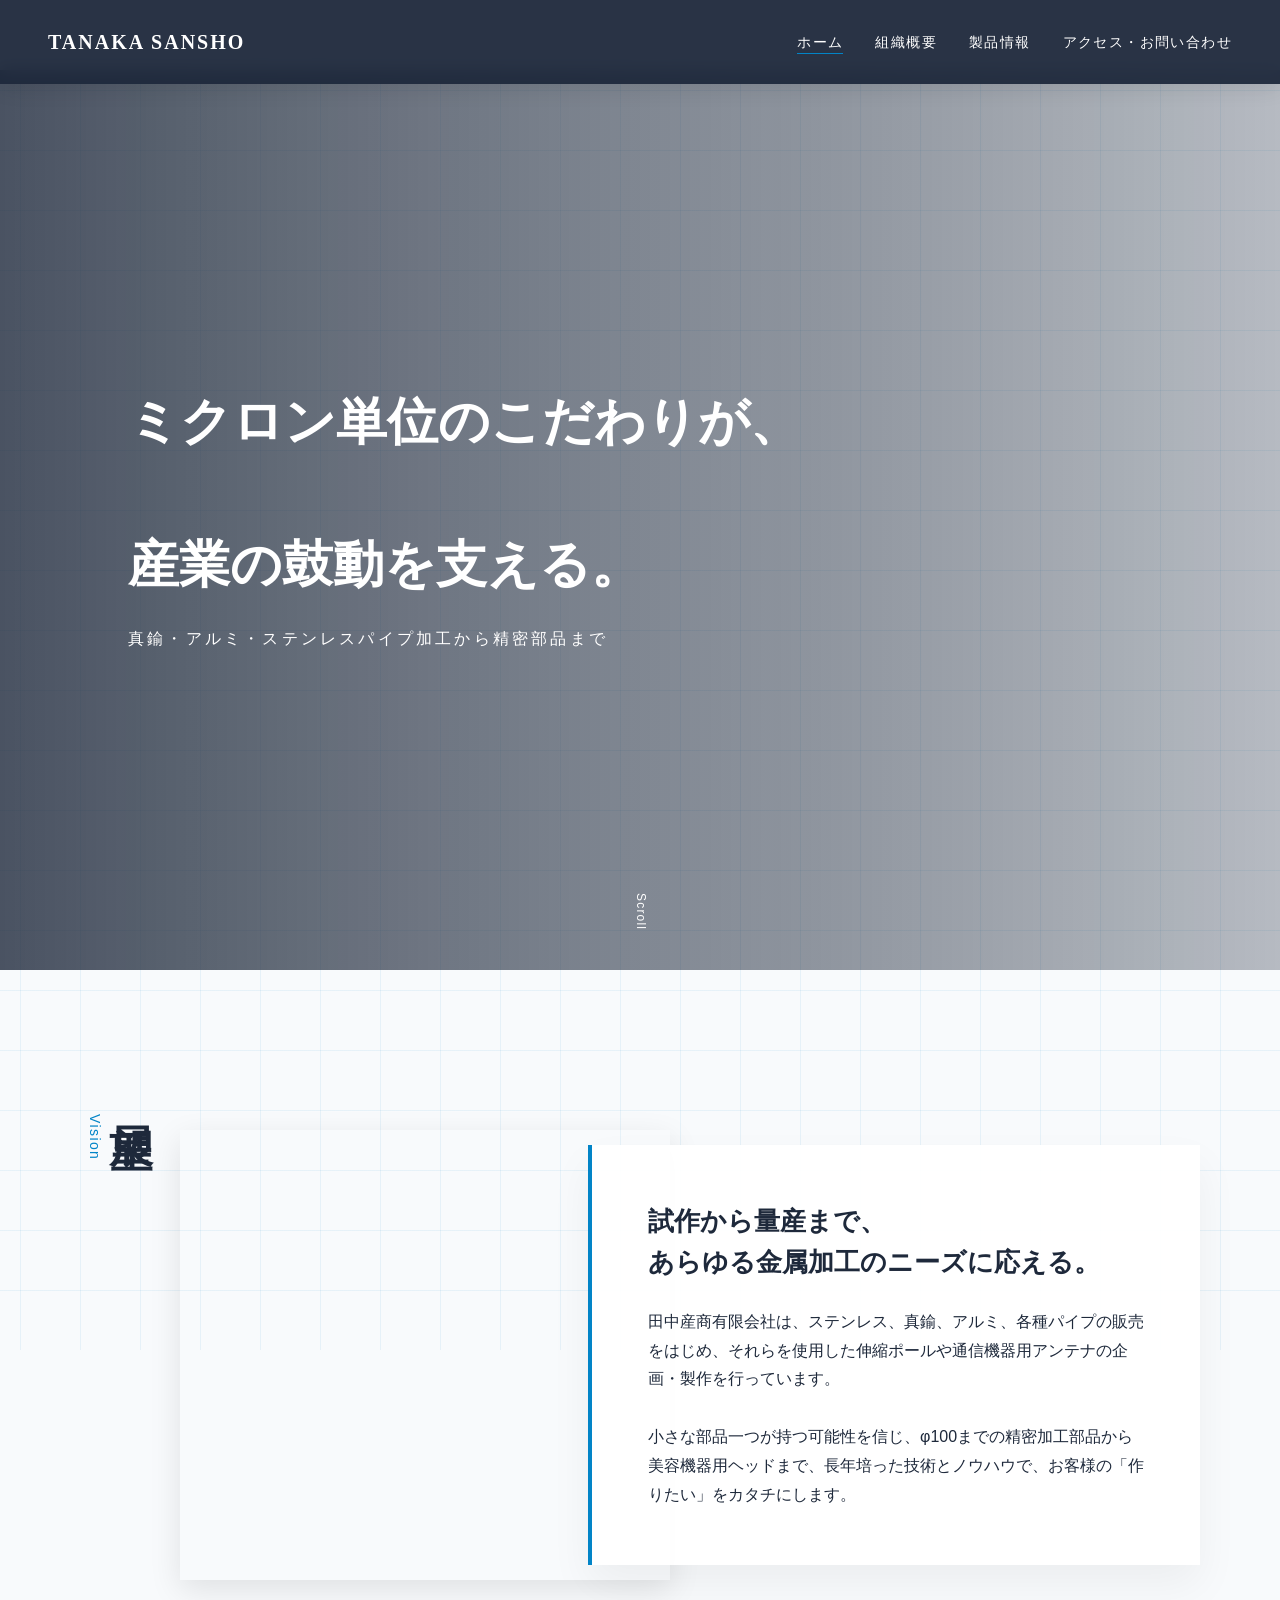
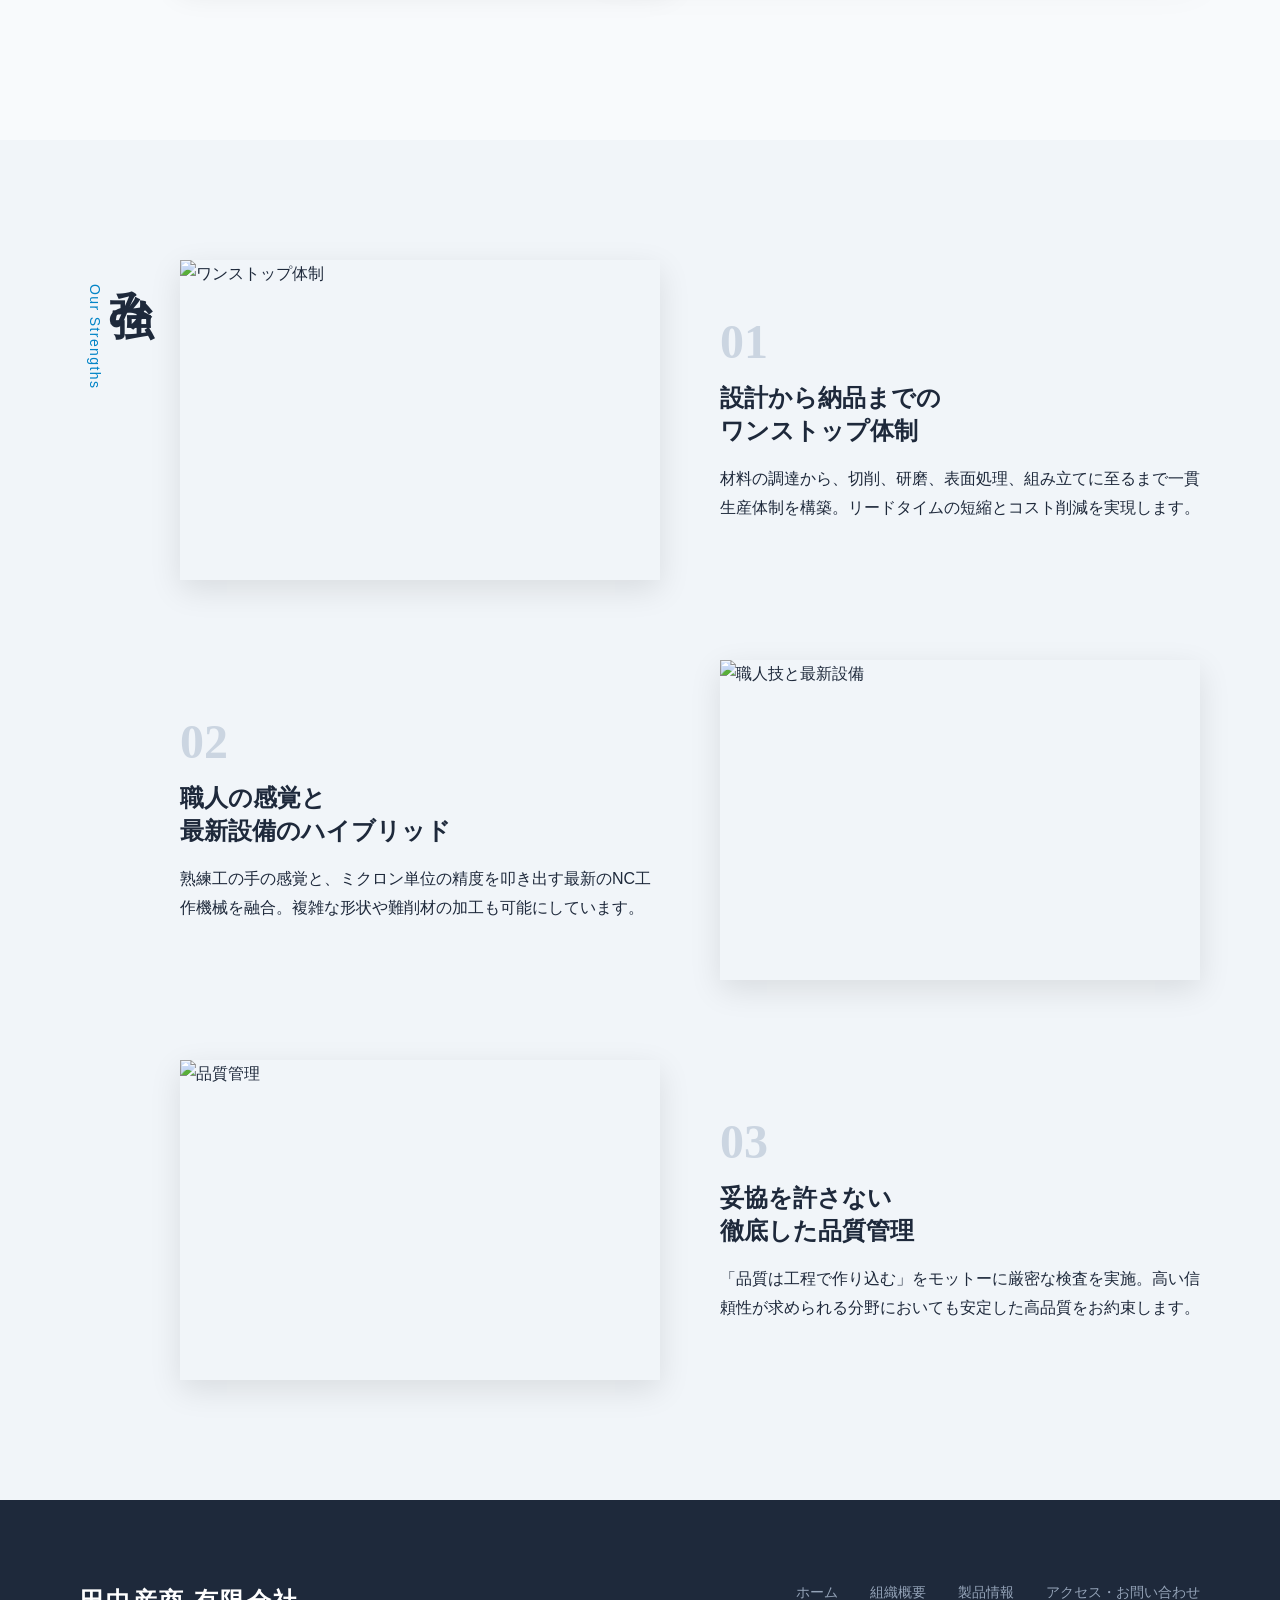
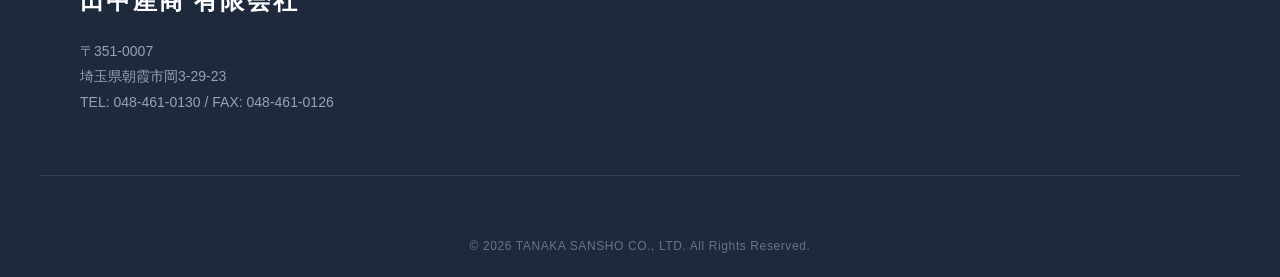
==== commit f82dc735: "Update index.html" ====
--- a/index.html
+++ b/index.html
@@ -4,56 +4,377 @@
     <meta charset="UTF-8">
     <meta name="viewport" content="width=device-width, initial-scale=1.0">
     <title>田中産商 有限会社 | 精密加工・パイプ加工のプロフェッショナル</title>
-    <link rel="stylesheet" href="style.css">
     <link rel="preconnect" href="https://fonts.googleapis.com">
     <link rel="preconnect" href="https://fonts.gstatic.com" crossorigin>
     <link href="https://fonts.googleapis.com/css2?family=Noto+Sans+JP:wght@300;400;500;700&family=Shippori+Mincho:wght@500;700&display=swap" rel="stylesheet">
+    
+    <style>
+        /* =========================================
+           Reset & Variables
+        ========================================= */
+        * { margin: 0; padding: 0; box-sizing: border-box; }
+
+        :root {
+            --color-bg: #F8FAFC;
+            --color-bg-alt: #F1F5F9;
+            --color-text-main: #1E293B;
+            --color-text-light: #64748B;
+            --color-accent: #0284C7; /* 知的で信頼感のあるブルー */
+            --color-white: #ffffff;
+            --font-sans: 'Noto Sans JP', sans-serif;
+            --font-serif: 'Shippori Mincho', serif;
+            --ease-out-expo: cubic-bezier(0.16, 1, 0.3, 1);
+        }
+
+        body {
+            font-family: var(--font-sans);
+            color: var(--color-text-main);
+            background-color: var(--color-bg);
+            line-height: 1.8;
+            overflow-x: hidden;
+        }
+
+        a { text-decoration: none; color: inherit; cursor: pointer; }
+        img { max-width: 100%; height: auto; display: block; }
+
+        /* =========================================
+           Dynamic Grid Background (JR Style)
+        ========================================= */
+        .bg-animated-grid {
+            position: fixed;
+            top: -50%; left: -50%; width: 200%; height: 200%;
+            z-index: -10;
+            background-image: 
+                linear-gradient(to right, rgba(2, 132, 199, 0.07) 1px, transparent 1px),
+                linear-gradient(to bottom, rgba(2, 132, 199, 0.07) 1px, transparent 1px);
+            background-size: 60px 60px;
+            animation: panGrid 40s linear infinite;
+            pointer-events: none;
+        }
+        @keyframes panGrid {
+            0% { transform: translate(0, 0); }
+            100% { transform: translate(60px, 60px); }
+        }
+
+        /* =========================================
+           SPA Page Routing
+        ========================================= */
+        .page-view {
+            display: none;
+            opacity: 0;
+            transition: opacity 0.6s ease;
+            position: relative; /* 背景装飾の基準点 */
+        }
+        .page-view.active {
+            display: block;
+            opacity: 1;
+        }
+
+        /* =========================================
+           Header
+        ========================================= */
+        .global-header {
+            position: fixed; top: 0; left: 0; width: 100%;
+            padding: 24px 48px; display: flex; justify-content: space-between;
+            align-items: center; z-index: 999; 
+            background-color: rgba(30, 41, 59, 0.95);
+            backdrop-filter: blur(8px);
+            color: var(--color-white);
+            box-shadow: 0 4px 20px rgba(0,0,0,0.1);
+        }
+        .logo { font-family: var(--font-serif); font-size: 20px; font-weight: 700; letter-spacing: 0.1em; }
+        .global-nav ul { list-style: none; display: flex; gap: 32px; }
+        .global-nav a { font-size: 14px; font-weight: 500; letter-spacing: 0.1em; position: relative; }
+        .global-nav a::after {
+            content: ''; position: absolute; bottom: -4px; left: 0;
+            width: 0; height: 1px; background-color: var(--color-accent); transition: width 0.3s ease;
+        }
+        .global-nav a:hover::after, .global-nav a.current::after { width: 100%; }
+
+        /* =========================================
+           Hero Section (Home)
+        ========================================= */
+        .hero-section {
+            position: relative; height: 100vh; width: 100%;
+            display: flex; align-items: center; padding-left: 10%; overflow: hidden;
+            margin-top: 70px;
+        }
+        .hero-bg {
+            position: absolute; top: 0; left: 0; width: 100%; height: 100%;
+            background-image: url('https://images.unsplash.com/photo-1580983554766-c956973e7215?auto=format&fit=crop&q=80&w=2000');
+            background-size: cover; background-position: center; z-index: -2;
+        }
+        .hero-bg::after {
+            content: ''; position: absolute; top: 0; left: 0; width: 100%; height: 100%;
+            background: linear-gradient(to right, rgba(30, 41, 59, 0.8), rgba(30, 41, 59, 0.3)); z-index: -1;
+        }
+        .hero-content { color: var(--color-white); z-index: 1; }
+        .hero-title { font-family: var(--font-serif); font-size: 4vw; line-height: 1.4; margin-bottom: 24px; display: flex; flex-direction: column; }
+        .hero-subtitle { font-size: 16px; letter-spacing: 0.2em; font-weight: 300; }
+        .scroll-indicator {
+            position: absolute; bottom: 40px; left: 50%; transform: translateX(-50%);
+            color: var(--color-white); font-size: 12px; letter-spacing: 0.1em;
+            writing-mode: vertical-rl; animation: bounce 2s infinite;
+        }
+        @keyframes bounce {
+            0%, 20%, 50%, 80%, 100% { transform: translateY(0) translateX(-50%); }
+            40% { transform: translateY(-10px) translateX(-50%); }
+            60% { transform: translateY(-5px) translateX(-50%); }
+        }
+
+        /* =========================================
+           Section Common & Vertical Title
+        ========================================= */
+        .page-main { padding-top: 140px; min-height: 100vh; } 
+        .section-container { padding: 120px 0; width: 100%; }
+        .bg-gray { background-color: var(--color-bg-alt); }
+        
+        .section-inner {
+            max-width: 1200px; margin: 0 auto; padding: 0 40px;
+            position: relative;
+            padding-left: 140px; /* ★ここで縦書きタイトルとコンテンツの被りを完全に防ぐ */
+        }
+
+        .section-title-vertical {
+            position: absolute; top: 0; left: 40px;
+            writing-mode: vertical-rl; text-orientation: upright;
+        }
+        .section-title-vertical h2 {
+            font-family: var(--font-serif); font-size: 44px; color: var(--color-text-main);
+            line-height: 1; margin: 0;
+        }
+        .section-title-vertical .en-title {
+            font-family: var(--font-sans); font-size: 14px; color: var(--color-accent);
+            letter-spacing: 0.1em; margin-right: 16px; margin-top: 24px;
+            writing-mode: vertical-rl; text-orientation: mixed;
+        }
+
+        /* ★下から1文字ずつ現れるアニメーション設定 */
+        .section-title-vertical h2 .char {
+            display: inline-block;
+            opacity: 0;
+            transform: translateY(30px);
+            transition: opacity 0.8s var(--ease-out-expo), transform 0.8s var(--ease-out-expo);
+        }
+        .js-fade.is-active h2 .char {
+            opacity: 1;
+            transform: translateY(0);
+        }
+
+        /* =========================================
+           Overlap Layout (展望) - 被り解消版
+        ========================================= */
+        .layout-overlap {
+            display: flex;
+            align-items: center;
+            padding: 40px 0;
+        }
+        .about-image-wrapper {
+            width: 48%; height: 450px; overflow: hidden; z-index: 1;
+            box-shadow: 0 10px 30px rgba(0,0,0,0.1);
+        }
+        .placeholder-image { 
+            width: 100%; height: 100%; background-size: cover; background-position: center; 
+            transition: transform 1.5s var(--ease-out-expo); 
+        }
+        .about-image-wrapper:hover .placeholder-image { transform: scale(1.05); }
+        .about-text-box {
+            width: 60%; margin-left: -8%; /* 画像に少しだけ被せる */
+            background: rgba(255, 255, 255, 0.95); padding: 56px; z-index: 2;
+            box-shadow: 0 20px 40px rgba(0,0,0,0.05);
+            border-left: 4px solid var(--color-accent);
+        }
+        .about-text-box h3 { font-family: var(--font-serif); font-size: 26px; line-height: 1.6; margin-bottom: 24px; }
+
+        /* =========================================
+           Z-Layout (強み)
+        ========================================= */
+        .z-layout-wrapper { display: flex; flex-direction: column; gap: 80px; }
+        .z-row { display: flex; align-items: center; gap: 60px; }
+        .z-row.reverse { flex-direction: row-reverse; }
+        .z-img { flex: 1; overflow: hidden; box-shadow: 0 10px 30px rgba(0,0,0,0.1); }
+        .z-img img { width: 100%; height: 320px; object-fit: cover; transition: transform 1s ease; }
+        .z-row:hover .z-img img { transform: scale(1.03); }
+        .z-text { flex: 1; padding: 20px 0; }
+        .z-num { font-family: var(--font-serif); font-size: 48px; color: #CBD5E1; font-weight: bold; line-height: 1; display: block; margin-bottom: 16px; }
+        .z-text h3 { font-family: var(--font-serif); font-size: 24px; margin-bottom: 16px; color: var(--color-text-main); line-height: 1.4; }
+
+        /* =========================================
+           About Page (組織概要)
+        ========================================= */
+        /* ★右上の会社の外観画像（薄め・グラデーションマスク） */
+        .about-deco-img {
+            position: absolute;
+            top: 0; right: 0;
+            width: 700px; height: 700px;
+            background-image: url('https://images.unsplash.com/photo-1486406146926-c627a92ad1ab?auto=format&fit=crop&q=80&w=1000');
+            background-size: cover;
+            background-position: center;
+            opacity: 0.15;
+            -webkit-mask-image: radial-gradient(circle at 70% 30%, black 10%, transparent 60%);
+            mask-image: radial-gradient(circle at 70% 30%, black 10%, transparent 60%);
+            z-index: -1;
+            pointer-events: none;
+        }
+        .company-philosophy { margin-bottom: 80px; }
+        .philosophy-title { font-family: var(--font-serif); font-size: 30px; line-height: 1.6; margin-bottom: 24px; color: var(--color-accent); }
+        .philosophy-text { font-size: 16px; color: var(--color-text-main); line-height: 1.8; }
+        .company-profile { width: 100%; max-width: 800px; background: #fff; padding: 40px; box-shadow: 0 10px 30px rgba(0,0,0,0.03); }
+        .profile-row { display: flex; border-bottom: 1px solid #E2E8F0; padding: 24px 0; }
+        .profile-row:first-child { padding-top: 0; }
+        .profile-row:last-child { border-bottom: none; padding-bottom: 0; }
+        .profile-dt { width: 25%; font-weight: 500; color: var(--color-accent); font-family: var(--font-serif); font-size: 18px; }
+        .profile-dd { width: 75%; color: var(--color-text-main); font-size: 15px; }
+
+        /* =========================================
+           Products Page (製品情報)
+        ========================================= */
+        .product-list-rich { display: flex; flex-direction: column; gap: 48px; }
+        .product-item {
+            display: flex; gap: 40px; align-items: stretch;
+            background: #fff; padding: 32px; box-shadow: 0 5px 20px rgba(0,0,0,0.03);
+            transition: transform 0.3s ease, box-shadow 0.3s ease;
+        }
+        .product-item:hover { transform: translateY(-5px); box-shadow: 0 15px 40px rgba(0,0,0,0.08); }
+        .product-img { width: 40%; overflow: hidden; }
+        .product-img img { width: 100%; height: 100%; object-fit: cover; transition: transform 0.6s var(--ease-out-expo); }
+        .product-item:hover .product-img img { transform: scale(1.05); }
+        .product-body { width: 60%; display: flex; flex-direction: column; justify-content: center; }
+        .product-body .product-num { font-family: var(--font-serif); font-size: 24px; color: var(--color-accent); font-weight: 700; margin-bottom: 8px; }
+        .product-name { font-size: 24px; font-family: var(--font-serif); margin-bottom: 16px; }
+        .product-desc { font-size: 15px; color: var(--color-text-light); line-height: 1.7; }
+
+        /* =========================================
+           Contact Page
+        ========================================= */
+        .section-title-horizontal { margin-bottom: 48px; border-bottom: 2px solid #E2E8F0; padding-bottom: 16px; }
+        .section-title-horizontal h2 { font-family: var(--font-serif); font-size: 32px; margin-bottom: 8px; }
+        .section-title-horizontal .en-title { font-size: 14px; color: var(--color-accent); letter-spacing: 0.1em; }
+
+        .layout-split { display: flex; gap: 60px; }
+        .contact-info { width: 45%; }
+        .contact-form-wrapper { width: 55%; background: var(--color-white); padding: 48px; box-shadow: 0 10px 40px rgba(0,0,0,0.05); }
+
+        /* ★マップを上に、情報を下に配置 */
+        .access-map { width: 100%; height: 350px; margin-bottom: 32px; border: 1px solid #E2E8F0; }
+        .map-placeholder { width: 100%; height: 100%; background-color: #eee; }
+        .company-details { padding: 24px; background: #fff; box-shadow: 0 5px 20px rgba(0,0,0,0.03); }
+        .company-name { font-size: 22px; font-weight: 700; margin-bottom: 12px; font-family: var(--font-serif); color: var(--color-accent); }
+        .company-address { color: var(--color-text-main); line-height: 1.8; font-size: 15px; }
+
+        /* フォームのスタイリング */
+        .form-lead { margin-bottom: 32px; font-size: 14px; }
+        .form-group { margin-bottom: 24px; }
+        .form-group label { display: block; font-size: 14px; font-weight: 700; margin-bottom: 8px; color: var(--color-text-main); }
+        .req { background: var(--color-accent); color: var(--color-white); font-size: 11px; padding: 2px 8px; margin-left: 8px; border-radius: 2px; vertical-align: middle; }
+        .form-control {
+            width: 100%; border: 1px solid #CBD5E1;
+            background: #F8FAFC; padding: 14px; font-size: 15px;
+            font-family: inherit; transition: all 0.3s;
+        }
+        .form-control:focus { outline: none; border-color: var(--color-accent); background: #fff; box-shadow: 0 0 0 3px rgba(2, 132, 199, 0.1); }
+        textarea.form-control { resize: vertical; }
+        .submit-btn {
+            display: inline-block; padding: 20px 32px; background-color: var(--color-accent);
+            color: var(--color-white); font-size: 16px; font-weight: 700; letter-spacing: 0.1em;
+            border: none; cursor: pointer; width: 100%; font-family: inherit;
+            transition: background-color 0.3s; margin-top: 16px;
+        }
+        .submit-btn:hover { background-color: #0369A1; }
+
+        /* =========================================
+           共通 Footer
+        ========================================= */
+        .global-footer {
+            background-color: var(--color-text-main); color: #fff;
+            padding: 80px 0 20px; font-size: 14px;
+        }
+        .footer-inner {
+            max-width: 1200px; margin: 0 auto; padding: 0 40px;
+            display: flex; justify-content: space-between; align-items: flex-start;
+            margin-bottom: 60px; border-bottom: 1px solid rgba(255,255,255,0.1); padding-bottom: 60px;
+        }
+        .footer-info h4 { font-family: var(--font-serif); font-size: 24px; margin-bottom: 16px; letter-spacing: 0.1em; }
+        .footer-info p { color: #94A3B8; line-height: 1.8; font-size: 14px; }
+        .footer-nav ul { list-style: none; display: flex; gap: 32px; flex-wrap: wrap; }
+        .footer-nav a { color: #94A3B8; font-size: 14px; transition: color 0.3s ease; }
+        .footer-nav a:hover { color: var(--color-white); }
+        .copyright { text-align: center; color: #64748B; font-size: 12px; letter-spacing: 0.05em; }
+
+        /* =========================================
+           Animation Utilities
+        ========================================= */
+        .js-fade { opacity: 0; transform: translateY(30px); transition: opacity 0.8s var(--ease-out-expo), transform 0.8s var(--ease-out-expo); }
+        .js-fade.is-active { opacity: 1; transform: translateY(0); }
+        .delay-1 { transition-delay: 0.15s; }
+        .delay-2 { transition-delay: 0.3s; }
+
+        /* Responsive */
+        @media screen and (max-width: 992px) {
+            .section-inner { padding-left: 80px; }
+            .layout-overlap { flex-direction: column; align-items: flex-start; }
+            .about-image-wrapper { width: 100%; height: 350px; position: static; transform: none; margin-bottom: -50px; }
+            .about-text-box { width: 90%; margin-left: 5%; }
+            .layout-split { flex-direction: column; }
+            .contact-info, .contact-form-wrapper { width: 100%; }
+            .z-row, .z-row.reverse { flex-direction: column; gap: 32px; }
+            .product-item { flex-direction: column; padding: 24px; }
+            .product-img, .product-body { width: 100%; }
+            .product-img { aspect-ratio: 16/9; }
+            .footer-inner { flex-direction: column; gap: 40px; }
+        }
+        @media screen and (max-width: 768px) {
+            .section-title-vertical { position: static; writing-mode: horizontal-tb; margin-bottom: 32px; }
+            .section-title-vertical h2 { font-size: 32px; }
+            .section-title-vertical .en-title { writing-mode: horizontal-tb; margin-top: 8px; }
+            .section-inner { padding-left: 0; padding: 0 24px; }
+            .about-text-box { width: 100%; margin-left: 0; padding: 32px; }
+            .global-nav { display: none; } /* ハンバーガー推奨 */
+        }
+    </style>
 </head>
 <body>
-    <!-- ニュースティッカー -->
-    <div class="news-ticker">
-        <div class="news-content">
-            <span class="news-date">2026.09.28</span>
-            <span class="news-text">コーポレートサイトを全面リニューアルいたしました。</span>
-        </div>
-    </div>
-
-    <!-- ヘッダー -->
+
+    <!-- JR風の動的グリッド背景（全ページ共通） -->
+    <div class="bg-animated-grid"></div>
+
+    <!-- 共通ヘッダー -->
     <header class="global-header">
         <div class="logo">TANAKA SANSHO</div>
         <nav class="global-nav">
             <ul>
-                <li><a href="index.html">ホーム</a></li>
-                <li><a href="about.html">組織概要</a></li>
-                <li><a href="products.html">製品情報</a></li>
-                <li><a href="contact.html">アクセス・お問い合わせ</a></li>
+                <li><a data-target="home" class="current">ホーム</a></li>
+                <li><a data-target="about">組織概要</a></li>
+                <li><a data-target="products">製品情報</a></li>
+                <li><a data-target="contact">アクセス・お問い合わせ</a></li>
             </ul>
         </nav>
     </header>
 
-    <main>
-        <!-- ヒーローセクション -->
+    <!-- ==============================================
+         Page 1: ホーム (トップページ)
+    =============================================== -->
+    <div id="page-home" class="page-view active">
         <section id="hero" class="hero-section">
-            <div class="hero-bg" style="background-image: url('https://images.unsplash.com/photo-1580983554766-c956973e7215?auto=format&fit=crop&q=80&w=2000');"></div>
+            <div class="hero-bg"></div>
             <div class="hero-content">
                 <h1 class="hero-title">
-                    <span class="reveal-text">ミクロン単位のこだわりが、</span>
-                    <span class="reveal-text">産業の鼓動を支える。</span>
+                    <span class="reveal-text" style="display:inline-block">ミクロン単位のこだわりが、</span><br>
+                    <span class="reveal-text" style="display:inline-block">産業の鼓動を支える。</span>
                 </h1>
-                <p class="hero-subtitle reveal-text delay-1">真鍮・アルミ・ステンレスパイプ加工から精密部品まで</p>
+                <p class="hero-subtitle reveal-text delay-1" style="display:inline-block">真鍮・アルミ・ステンレスパイプ加工から精密部品まで</p>
             </div>
             <div class="scroll-indicator">Scroll</div>
         </section>
 
         <!-- 展望セクション -->
-        <section class="section-container bg-gray">
-            <div class="section-inner layout-overlap">
+        <section class="section-container">
+            <div class="section-inner">
                 <div class="section-title-vertical js-fade">
-                    <h2>展望</h2>
+                    <h2 class="stagger-text">展望</h2>
                     <span class="en-title">Vision</span>
                 </div>
-                
-                <div class="about-content">
+                <div class="layout-overlap">
                     <div class="about-image-wrapper js-fade delay-1">
                         <div class="placeholder-image" style="background-image: url('https://images.unsplash.com/photo-1581091226825-a6a2a5aee158?auto=format&fit=crop&q=80&w=1000');"></div>
                     </div>
@@ -68,54 +389,236 @@
             </div>
         </section>
 
-        <!-- 強みセクション (Z型レイアウト) -->
-        <section class="section-container">
-            <div class="section-inner content-padding-left">
+        <!-- 強みセクション -->
+        <section class="section-container bg-gray">
+            <div class="section-inner">
                 <div class="section-title-vertical js-fade">
-                    <h2>強み</h2>
+                    <h2 class="stagger-text">強み</h2>
                     <span class="en-title">Our Strengths</span>
                 </div>
-
                 <div class="z-layout-wrapper">
-                    <!-- 強み 1 -->
                     <div class="z-row js-fade">
-                        <div class="z-img">
-                            <img src="https://images.unsplash.com/photo-1533090161767-e6ffed986c88?auto=format&fit=crop&q=80&w=800" alt="設計から納品まで">
-                        </div>
+                        <div class="z-img"><img src="https://images.unsplash.com/photo-1533090161767-e6ffed986c88?auto=format&fit=crop&q=80&w=800" alt="ワンストップ体制"></div>
                         <div class="z-text">
                             <span class="z-num">01</span>
                             <h3>設計から納品までの<br>ワンストップ体制</h3>
-                            <p>材料の調達から、切削、研磨、表面処理、そして最終的な組み立てに至るまで、自社および強固な協力工場ネットワークを活用した一貫生産体制を構築。リードタイムの短縮とコスト削減を実現します。</p>
-                        </div>
-                    </div>
-
-                    <!-- 強み 2 (左右反転) -->
+                            <p>材料の調達から、切削、研磨、表面処理、組み立てに至るまで一貫生産体制を構築。リードタイムの短縮とコスト削減を実現します。</p>
+                        </div>
+                    </div>
                     <div class="z-row reverse js-fade">
-                        <div class="z-img">
-                            <img src="https://images.unsplash.com/photo-1610419139591-381fbb0cc501?auto=format&fit=crop&q=80&w=800" alt="職人技と最新設備">
-                        </div>
+                        <div class="z-img"><img src="https://images.unsplash.com/photo-1610419139591-381fbb0cc501?auto=format&fit=crop&q=80&w=800" alt="職人技と最新設備"></div>
                         <div class="z-text">
                             <span class="z-num">02</span>
                             <h3>職人の感覚と<br>最新設備のハイブリッド</h3>
-                            <p>創業以来培ってきた熟練工の手の感覚と、ミクロン単位の精度を叩き出す最新のNC工作機械。これらを融合させることで、他社では難しいとされる複雑な形状や難削材の加工も可能にしています。</p>
-                        </div>
-                    </div>
-
-                    <!-- 強み 3 -->
+                            <p>熟練工の手の感覚と、ミクロン単位の精度を叩き出す最新のNC工作機械を融合。複雑な形状や難削材の加工も可能にしています。</p>
+                        </div>
+                    </div>
                     <div class="z-row js-fade">
-                        <div class="z-img">
-                            <img src="https://images.unsplash.com/photo-1573164713714-d95e436ab8d6?auto=format&fit=crop&q=80&w=800" alt="徹底した品質管理">
-                        </div>
+                        <div class="z-img"><img src="https://images.unsplash.com/photo-1573164713714-d95e436ab8d6?auto=format&fit=crop&q=80&w=800" alt="品質管理"></div>
                         <div class="z-text">
                             <span class="z-num">03</span>
                             <h3>妥協を許さない<br>徹底した品質管理</h3>
-                            <p>「品質は工程で作り込む」をモットーに、各プロセスでの厳密な検査を実施。医療機器や通信インフラなど、高い信頼性が求められる分野の部品においても、常に安定した高品質をお約束します。</p>
+                            <p>「品質は工程で作り込む」をモットーに厳密な検査を実施。高い信頼性が求められる分野においても安定した高品質をお約束します。</p>
                         </div>
                     </div>
                 </div>
             </div>
         </section>
-    </main>
+    </div>
+
+    <!-- ==============================================
+         Page 2: 組織概要
+    =============================================== -->
+    <div id="page-about" class="page-view">
+        <!-- 会社の外観を模した大きな背景装飾（右上） -->
+        <div class="about-deco-img"></div>
+        <main class="page-main">
+            <section class="section-container">
+                <div class="section-inner">
+                    <div class="section-title-vertical js-fade">
+                        <h2 class="stagger-text">組織概要</h2>
+                        <span class="en-title">Company Profile</span>
+                    </div>
+
+                    <div class="company-philosophy js-fade delay-1">
+                        <h3 class="philosophy-title">技術力に裏打ちされた信頼で、<br>社会のニーズに応え続ける。</h3>
+                        <p class="philosophy-text">
+                            多岐にわたる製品やサービスを提供し、さまざまな業界のニーズに対応しています。<br>
+                            製品は高品質であり、技術力に裏打ちされた信頼性が特徴です。<br><br>
+                            製造業からサービス業まで幅広い分野でのソリューションを提供し、顧客満足度の向上を目指しています。<br>
+                            環境に配慮した製品開発や、効率的な生産プロセスの導入にも力を入れています。
+                        </p>
+                    </div>
+
+                    <div class="company-profile js-fade delay-2">
+                        <div class="profile-row">
+                            <div class="profile-dt">組織名</div>
+                            <div class="profile-dd">田中産商 有限会社</div>
+                        </div>
+                        <div class="profile-row">
+                            <div class="profile-dt">代表者</div>
+                            <div class="profile-dd">田中 聡</div>
+                        </div>
+                        <div class="profile-row">
+                            <div class="profile-dt">設立</div>
+                            <div class="profile-dd">1982年</div>
+                        </div>
+                        <div class="profile-row">
+                            <div class="profile-dt">資本金</div>
+                            <div class="profile-dd">300万円</div>
+                        </div>
+                        <div class="profile-row">
+                            <div class="profile-dt">所在地</div>
+                            <div class="profile-dd">〒351-0007<br>埼玉県朝霞市岡3-29-23</div>
+                        </div>
+                        <div class="profile-row">
+                            <div class="profile-dt">事業内容</div>
+                            <div class="profile-dd">
+                                ・各種金属材料販売及び加工<br>
+                                ・通信機器用アンテナ、打診棒の企画・製作<br>
+                                ・各種継管、精密加工部品の試作〜量産
+                            </div>
+                        </div>
+                    </div>
+                </div>
+            </section>
+        </main>
+    </div>
+
+    <!-- ==============================================
+         Page 3: 製品情報
+    =============================================== -->
+    <div id="page-products" class="page-view">
+        <main class="page-main">
+            <section class="section-container bg-gray">
+                <div class="section-inner">
+                    <div class="section-title-vertical js-fade">
+                        <h2 class="stagger-text">製品情報</h2>
+                        <span class="en-title">Products</span>
+                    </div>
+
+                    <div class="product-list-rich js-fade delay-1">
+                        <div class="product-item">
+                            <div class="product-img">
+                                <img src="https://images.unsplash.com/photo-1590496793907-471d87120286?auto=format&fit=crop&q=80&w=800" alt="アンテナ加工">
+                            </div>
+                            <div class="product-body">
+                                <div class="product-num">01</div>
+                                <h4 class="product-name">各種アンテナ・ポール・打診棒</h4>
+                                <p class="product-desc">
+                                    パイプ材料から加工製作まで一貫して対応いたします。<br>
+                                    <strong>ステンレス:</strong> 主力サイズ Φ30くらいまで（肉厚0.24 / 0.3 / 0.5 / 1.0 / 1.2など）<br>
+                                    <strong>真鍮・アルミ:</strong> 細いものから太いものまで、丸、四角、異形管（溝入、六角）など多様な形状に対応可能です。
+                                </p>
+                            </div>
+                        </div>
+                        <div class="product-item">
+                            <div class="product-img">
+                                <img src="https://images.unsplash.com/photo-1565439387994-3532c54eeac8?auto=format&fit=crop&q=80&w=800" alt="金属精密加工">
+                            </div>
+                            <div class="product-body">
+                                <div class="product-num">02</div>
+                                <h4 class="product-name">各種金属精密加工</h4>
+                                <p class="product-desc">
+                                    小さいものからΦ100くらいまでのステンレス、アルミ、真鍮、チタンを材料とした加工製作を承ります。<br>
+                                    <strong>保有機械:</strong> NC旋盤 / 小型フライス / 汎用旋盤 / ボール盤 などを用いて、高精度な仕上がりを実現します。
+                                </p>
+                            </div>
+                        </div>
+                        <div class="product-item">
+                            <div class="product-img">
+                                <img src="https://images.unsplash.com/photo-1526628953301-3e589a6a8b74?auto=format&fit=crop&q=80&w=800" alt="美容機器用ヘッド">
+                            </div>
+                            <div class="product-body">
+                                <div class="product-num">03</div>
+                                <h4 class="product-name">超音波美容器用ヘッド</h4>
+                                <p class="product-desc">
+                                    ステンレス、アルミ、真鍮、チタン、各種樹脂に至るまで幅広い材質で製作加工いたします。さらに、各種材料への研磨、メッキ、コーティング処理も一括して承ることが可能です。
+                                </p>
+                            </div>
+                        </div>
+                        <div class="product-item">
+                            <div class="product-img">
+                                <img src="https://images.unsplash.com/photo-1517420879255-ae4657367e91?auto=format&fit=crop&q=80&w=800" alt="振動発電素子">
+                            </div>
+                            <div class="product-body">
+                                <div class="product-num">04</div>
+                                <h4 class="product-name">振動発電素子</h4>
+                                <p class="product-desc">
+                                    超音波振動素子のノウハウを活かし、振動を与えると発電する素子の販売を行っております。<br>
+                                    <strong>起電力(例):</strong> 電圧 15〜20(V)[最大40(V)] / 電流 0.5〜1(mA)[瞬間200(mA)] / 電力 7〜10(mW)[瞬間2(W)]<br>
+                                    <strong>寸法(例):</strong> 75 × 20 × 0.43t
+                                </p>
+                            </div>
+                        </div>
+                    </div>
+                </div>
+            </section>
+        </main>
+    </div>
+
+    <!-- ==============================================
+         Page 4: アクセス・お問い合わせ
+    =============================================== -->
+    <div id="page-contact" class="page-view">
+        <main class="page-main">
+            <section class="section-container">
+                <div class="section-inner">
+                    <div class="section-title-horizontal js-fade">
+                        <h2>アクセス・お問い合わせ</h2>
+                        <span class="en-title">Access & Contact</span>
+                    </div>
+
+                    <div class="layout-split js-fade delay-1">
+                        <!-- マップを上に、概要を下に配置変更 -->
+                        <div class="contact-info">
+                            <div class="access-map">
+                                <div class="map-placeholder">
+                                    <iframe src="https://www.google.com/maps/embed?pb=!1m18!1m12!1m3!1d3235.158652150172!2d139.5851412!3d35.8115682!2m3!1f0!2f0!3f0!3m2!1i1024!2i768!4f13.1!3m3!1m2!1s0x6018ea1b0b5cc4ab%3A0x6b44558509c15b13!2z44CSMzUxLTAwMDcg5Z-8546J55yM5pyd6Z6e5biC5bKh77yT5LiB55uu77yS77yZ4oiS77yS77yT!5e0!3m2!1sja!2sjp!4v1690000000000!5m2!1sja!2sjp" width="100%" height="100%" style="border:0;" allowfullscreen="" loading="lazy" referrerpolicy="no-referrer-when-downgrade"></iframe>
+                                </div>
+                            </div>
+                            <div class="company-details">
+                                <p class="company-name">田中産商 有限会社</p>
+                                <p class="company-address">
+                                    〒351-0007<br>埼玉県朝霞市岡3-29-23<br><br>
+                                    <strong>TEL:</strong> 048-461-0130<br>
+                                    <strong>FAX:</strong> 048-461-0126
+                                </p>
+                            </div>
+                        </div>
+
+                        <!-- フォームエリア -->
+                        <div class="contact-form-wrapper">
+                            <p class="form-lead">製品の加工依頼や試作のご相談など、お気軽にお問い合わせください。</p>
+                            <form action="#" class="modern-form" onsubmit="event.preventDefault();">
+                                <div class="form-group">
+                                    <label for="company">貴社名</label>
+                                    <input type="text" id="company" class="form-control" placeholder="例：株式会社〇〇">
+                                </div>
+                                <div class="form-group">
+                                    <label for="name">お名前 <span class="req">必須</span></label>
+                                    <input type="text" id="name" class="form-control" required placeholder="例：田中 太郎">
+                                </div>
+                                <div class="form-group">
+                                    <label for="email">メールアドレス <span class="req">必須</span></label>
+                                    <input type="email" id="email" class="form-control" required placeholder="例：info@example.com">
+                                </div>
+                                <div class="form-group">
+                                    <label for="phone">電話番号</label>
+                                    <input type="tel" id="phone" class="form-control" placeholder="例：03-1234-5678">
+                                </div>
+                                <div class="form-group">
+                                    <label for="message">お問い合わせ内容 <span class="req">必須</span></label>
+                                    <textarea id="message" class="form-control" rows="5" required placeholder="ご質問やご依頼内容をご記入ください"></textarea>
+                                </div>
+                                <button type="submit" class="submit-btn">送信する</button>
+                            </form>
+                        </div>
+                    </div>
+                </div>
+            </section>
+        </main>
+    </div>
 
     <!-- 共通フッター -->
     <footer class="global-footer">
@@ -127,16 +630,116 @@
             </div>
             <div class="footer-nav">
                 <ul>
-                    <li><a href="index.html">ホーム</a></li>
-                    <li><a href="about.html">組織概要</a></li>
-                    <li><a href="products.html">製品情報</a></li>
-                    <li><a href="contact.html">アクセス・お問い合わせ</a></li>
+                    <li><a data-target="home">ホーム</a></li>
+                    <li><a data-target="about">組織概要</a></li>
+                    <li><a data-target="products">製品情報</a></li>
+                    <li><a data-target="contact">アクセス・お問い合わせ</a></li>
                 </ul>
             </div>
         </div>
         <p class="copyright">&copy; 2026 TANAKA SANSHO CO., LTD. All Rights Reserved.</p>
     </footer>
 
-    <script src="script.js"></script>
+    <!-- スクリプト -->
+    <script>
+        document.addEventListener('DOMContentLoaded', () => {
+
+            // 1. 縦書きテキストを下から1文字ずつ表示させる処理
+            function setupStaggeredText() {
+                const staggerElements = document.querySelectorAll('.stagger-text');
+                staggerElements.forEach(el => {
+                    if (el.classList.contains('processed')) return;
+                    const text = el.textContent.trim();
+                    el.textContent = '';
+                    const chars = text.split('');
+                    
+                    chars.forEach((char, index) => {
+                        if(char === ' ' || char === '\n') return;
+                        const span = document.createElement('span');
+                        span.textContent = char;
+                        span.className = 'char';
+                        // 下の文字（後ろのインデックス）ほど早く、上の文字ほど遅くディレイを設定
+                        const reverseIndex = chars.length - 1 - index;
+                        span.style.transitionDelay = `${reverseIndex * 0.15 + 0.1}s`;
+                        el.appendChild(span);
+                    });
+                    el.classList.add('processed');
+                });
+            }
+
+            // 2. スクロール監視 (Intersection Observer)
+            let scrollObserver;
+            function initScrollReveal() {
+                if(scrollObserver) scrollObserver.disconnect();
+                
+                // 現在のアクティブなページ内の要素のみ監視対象にする
+                const activePage = document.querySelector('.page-view.active');
+                if(!activePage) return;
+
+                const fadeElements = activePage.querySelectorAll('.js-fade');
+                fadeElements.forEach(el => el.classList.remove('is-active')); // 初期化
+
+                scrollObserver = new IntersectionObserver((entries, observer) => {
+                    entries.forEach(entry => {
+                        if (entry.isIntersecting) {
+                            entry.target.classList.add('is-active');
+                            observer.unobserve(entry.target);
+                        }
+                    });
+                }, { root: null, rootMargin: '0px 0px -10% 0px', threshold: 0 });
+
+                setTimeout(() => {
+                    fadeElements.forEach(el => scrollObserver.observe(el));
+                }, 100);
+            }
+
+            // 3. SPA ルーティング (ページ切り替え)
+            function navigateTo(pageId) {
+                // ページ非表示・表示の切り替え
+                document.querySelectorAll('.page-view').forEach(p => p.classList.remove('active'));
+                document.getElementById('page-' + pageId).classList.add('active');
+                
+                // ナビゲーションのカレント表示更新
+                document.querySelectorAll('.global-nav a, .footer-nav a').forEach(a => {
+                    a.classList.remove('current');
+                    if(a.getAttribute('data-target') === pageId) {
+                        a.classList.add('current');
+                    }
+                });
+
+                window.scrollTo({ top: 0, behavior: 'instant' });
+                
+                // ページ移動後にアニメーションを再セット
+                initScrollReveal();
+            }
+
+            // ナビゲーションのクリックイベント
+            document.querySelectorAll('a[data-target]').forEach(link => {
+                link.addEventListener('click', (e) => {
+                    e.preventDefault();
+                    navigateTo(e.target.getAttribute('data-target'));
+                });
+            });
+
+            // 4. 初回ロード時の初期化
+            setupStaggeredText();
+            initScrollReveal();
+
+            // ホーム画面のヒーローテキストのアニメーション
+            setTimeout(() => {
+                const heroReveals = document.querySelectorAll('.hero-content .reveal-text');
+                heroReveals.forEach((el, index) => {
+                    el.style.opacity = '0';
+                    el.style.transform = 'translateY(20px)';
+                    el.style.transition = 'opacity 1s ease, transform 1s ease';
+                    
+                    setTimeout(() => {
+                        el.style.opacity = '1';
+                        el.style.transform = 'translateY(0)';
+                    }, 400 * index);
+                });
+            }, 100);
+        });
+    </script>
 </body>
 </html>
